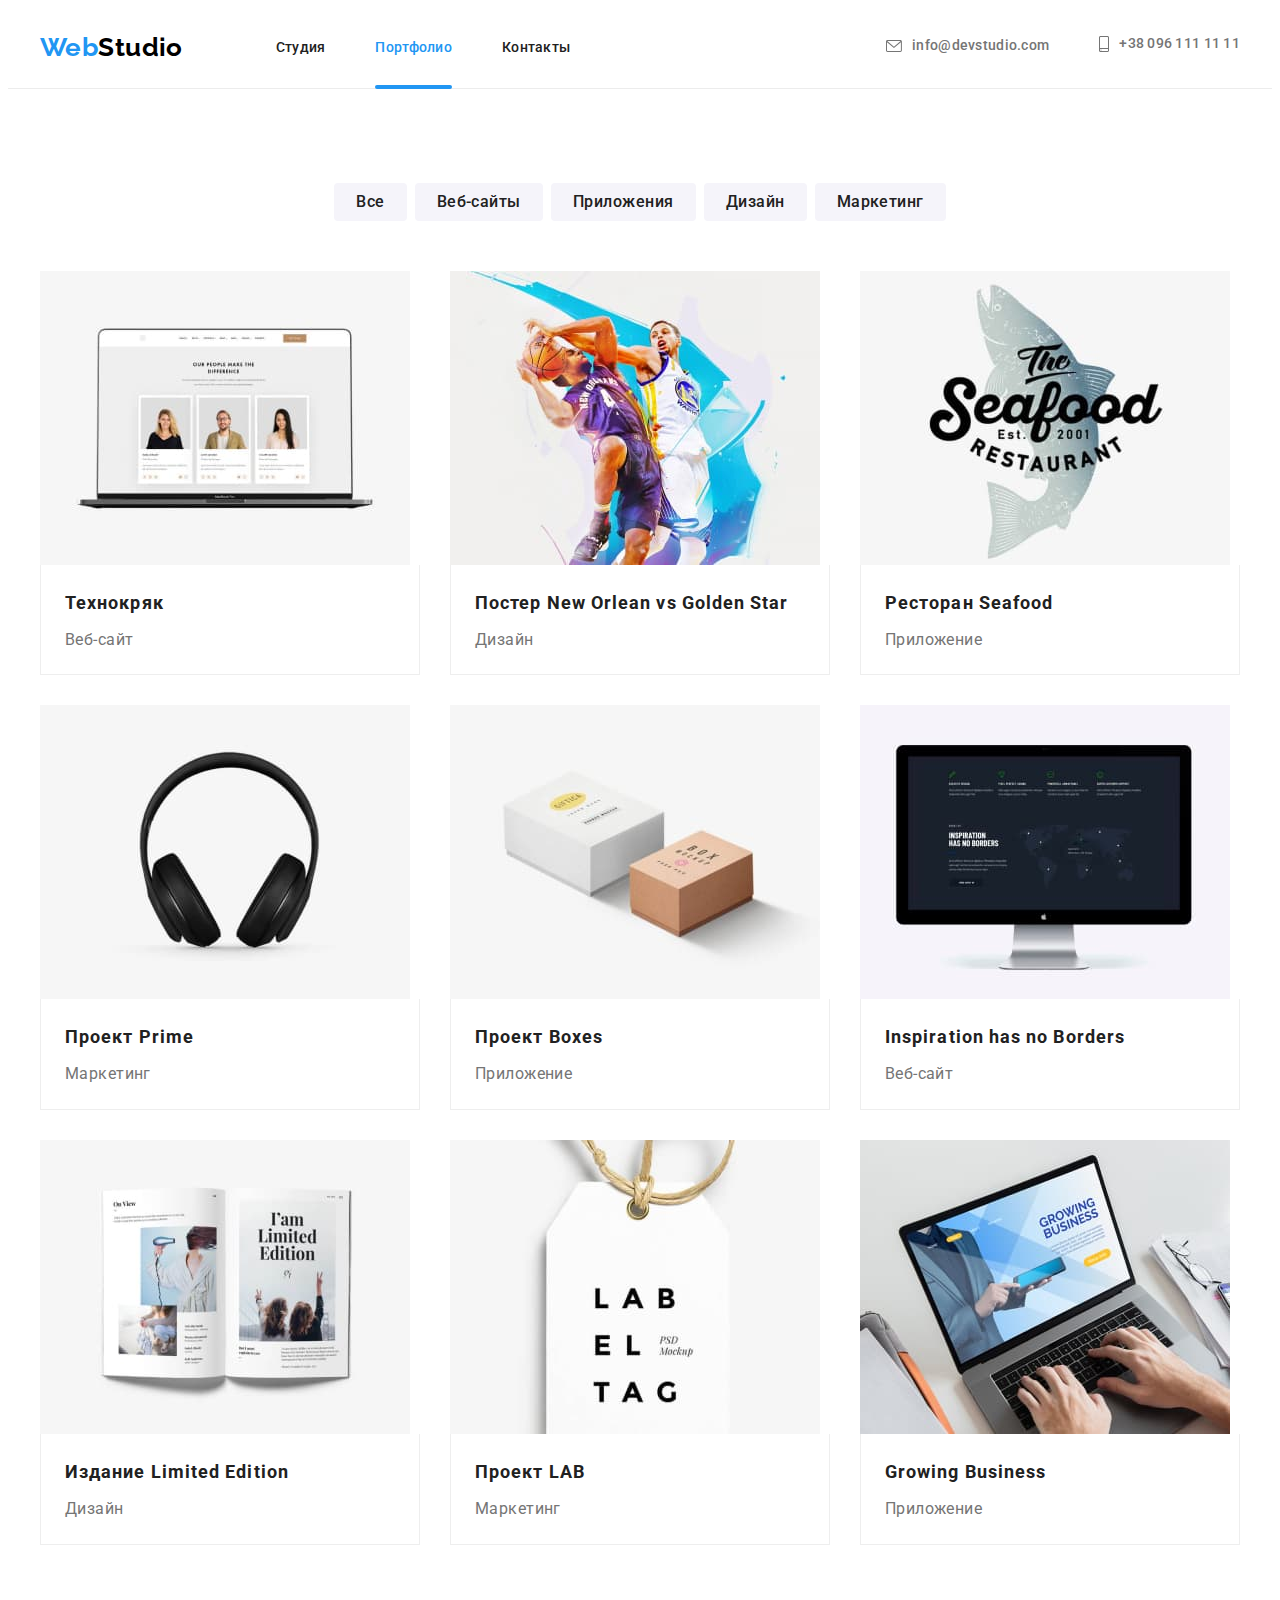
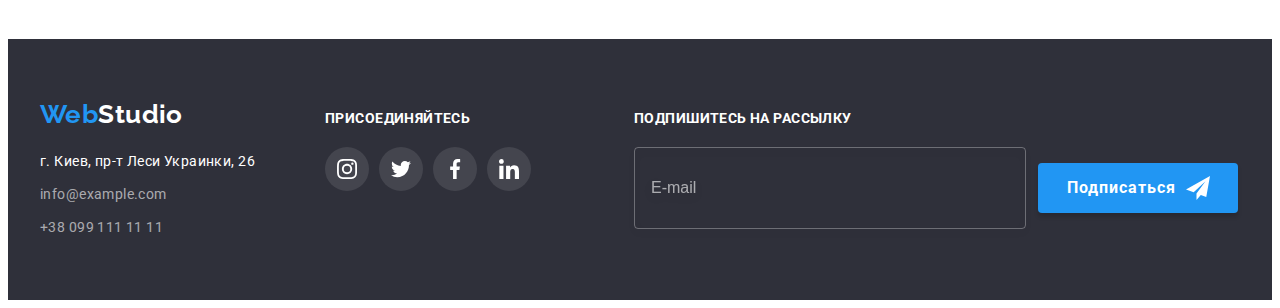
==== portfolio.html @ 39871c8f "Копирует файлы предыдущей работы" ====
<!DOCTYPE html>
<html lang="ru">
    <head>
        <meta charset="UTF-8">
        <meta http-equiv="X-UA-Compatible" content="IE=edge">
        <meta name="viewport" content="width=device-width, initial-scale=1.0">
        <title>Портфолио</title>
        <link rel="preconnect" href="https://fonts.gstatic.com">
        <link href="https://fonts.googleapis.com/css2?family=Raleway:wght@700&family=Roboto:wght@400;500;700;900&display=swap"
        rel="stylesheet">
        <link rel="stylesheet" href="https://cdnjs.cloudflare.com/ajax/libs/modern-normalize/1.0.0/modern-normalize.min.css"
        integrity="sha512-ISS7cAi1PEhQ8jnbJpJZMd29NlhNj4AWYyLOSp2CE/CsHxTCu+r+t0D2yoJudVrd0/8fTVPUVDzY5Tvli75u/g=="
        crossorigin="anonymous" />
        <link rel="stylesheet" href="./css/main.min.css" />
    </head>
    <body>
        <!-- Шапка сайта -->
        <header class="page-header">
            <div class="container page-header__container">
                <nav class="main-nav">
                     <a href="" lang="en" class="logo link">Web<span class="page-header__logo">Studio</span></a>
                    <ul class="site-nav list">
                        <li class="site-nav__item"><a href="./index.html" class="site-nav__link link">Студия</a></li>
                        <li class="site-nav__item"><a href="./portfolio.html" class="site-nav__link site-nav__link--active link">Портфолио</a></li>
                        <li class="site-nav__item"><a href="" class="site-nav__link link">Контакты</a></li>
                    </ul>
                </nav>
                <ul class="auth-nav list">
                    <li class="auth-nav__item"><a href="mailto:info@devstudio.com" class="auth-nav__link link">
                        <svg class="auth-nav__icon" width="16" height="12">
                            <use href="./images/icons.svg#envelope">
                            </use>
                        </svg>
                        info@devstudio.com</a></li>
                    <li class="auth-nav__item"><a href="tel:+380961111111" class="auth-nav__link link">
                        <svg class="auth-nav__icon" width="10" height="16">
                            <use href="./images/icons.svg#smartphone">
                            </use>
                        </svg>
                        +38 096 111 11 11</a></li>
                </ul>
            </div>
        </header>
        <main>
            <!-- Портфолио -->
            <section class="portfolio">
                <div class="container">
                    <h1 class="visually-hidden">Портфолио</h1>
                    <ul class="portfolio__filter-list list">
                        <li class="portfolio__filter-list-item"><button type="button" class="portfolio__button">Все</button></li>
                        <li class="portfolio__filter-list-item"><button type="button" class="portfolio__button">Веб-сайты</button></li>
                        <li class="portfolio__filter-list-item"><button type="button" class="portfolio__button">Приложения</button></li>
                        <li class="portfolio__filter-list-item"><button type="button" class="portfolio__button">Дизайн</button></li>
                        <li class="portfolio__filter-list-item"><button type="button" class="portfolio__button">Маркетинг</button></li>
                    </ul>
                    <ul class="grid list">
                        <li class="grid__item">
                            <article class="card">
                                <a class="card__link link" href="">
                                    <div class="card__thumb">
                                        <img src="./images/portfolio.jpg" alt="Технокряк" width="370" height="294">
                                        <div class="card__overlay">
                                            <p class="card__text">Технокряк это современная площадка распространения коронавируса. Компании используют эту платформу
                                            для цифрового
                                            шпионажа и атак на защищённые сервера конкурентов.</p>
                                        </div>
                                    </div>
                                    <div class="card__content">
                                        <h2 class="card__title">Технокряк</h2>
                                        <p class="card__type">Веб-сайт</p>
                                    </div>
                                </a>
                            </article>
                        </li>
                        <li class="grid__item">
                            <article class="card">
                                <a class="card__link link" href="">
                                    <div class="card__thumb">
                                        <img src="./images/portfolio1.jpg" alt="Постер New Orlean vs Golden Star" width="370" height="294">
                                        <div class="card__overlay">
                                            <p class="card__text">Технокряк это современная площадка распространения коронавируса. Компании используют эту платформу
                                                для цифрового
                                                шпионажа и атак на защищённые сервера конкурентов.</p>
                                        </div>
                                    </div>
                                    <div class="card__content">
                                        <h2 class="card__title">Постер <span lang="en">New Orlean vs Golden Star</span></h2>
                                        <p class="card__type">Дизайн</p>
                                    </div>
                                </a>
                            </article>
                        </li>
                        <li class="grid__item">
                            <article class="card">
                                <a class="card__link link" href="">
                                    <div class="card__thumb">
                                        <img src="./images/portfolio2.jpg" alt="Ресторан Seafood" width="370" height="294">
                                        <div class="card__overlay">
                                            <p class="card__text">Технокряк это современная площадка распространения коронавируса. Компании используют эту платформу
                                                для цифрового
                                                шпионажа и атак на защищённые сервера конкурентов.</p>
                                        </div>
                                    </div>
                                    <div class="card__content">
                                        <h2 class="card__title">Ресторан <span lang="en">Seafood</span></h2>
                                        <p class="card__type">Приложение</p>
                                    </div>
                                </a>
                            </article>
                        </li>
                        <li class="grid__item">
                            <article class="card">
                                <a class="card__link link" href="">
                                    <div class="card__thumb">
                                        <img src="./images/portfolio3.jpg" alt="Проект Prime" width="370" height="294">
                                        <div class="card__overlay">
                                            <p class="card__text">Технокряк это современная площадка распространения коронавируса. Компании используют эту платформу
                                                для цифрового
                                                шпионажа и атак на защищённые сервера конкурентов.</p>
                                        </div>
                                    </div>
                                    <div class="card__content">
                                        <h2 class="card__title">Проект <span lang="en">Prime</span></h2>
                                        <p class="card__type">Маркетинг</p>
                                    </div>
                                </a>
                            </article>
                        </li>
                        <li class="grid__item">
                            <article class="card">
                                <a class="card__link link" href="">
                                    <div class="card__thumb">
                                        <img src="./images/portfolio4.jpg" alt="Проект Boxes" width="370" height="294">
                                        <div class="card__overlay">
                                            <p class="card__text">Технокряк это современная площадка распространения коронавируса. Компании используют эту платформу
                                                для цифрового
                                                шпионажа и атак на защищённые сервера конкурентов.</p>
                                        </div>
                                    </div>
                                    <div class="card__content">
                                        <h2 class="card__title">Проект <span lang="en">Boxes</span></h2>
                                        <p class="card__type">Приложение</p>
                                    </div>
                                </a>
                            </article>
                        </li>
                        <li class="grid__item">
                            <article class="card">
                                <a class="card__link link" href="">
                                    <div class="card__thumb">
                                        <img src="./images/portfolio5.jpg" alt="Inspiration has no Borders" width="370" height="294">
                                        <div class="card__overlay">
                                            <p class="card__text">Технокряк это современная площадка распространения коронавируса. Компании используют эту платформу
                                                для цифрового
                                                шпионажа и атак на защищённые сервера конкурентов.</p>
                                        </div>
                                    </div>
                                    <div class="card__content">
                                        <h2 class="card__title" lang="en">Inspiration has no Borders</h2>
                                        <p class="card__type">Веб-сайт</p>
                                    </div>
                                </a>
                            </article>
                        </li>
                        <li class="grid__item">
                            <article class="card">
                                <a class="card__link link" href="">
                                    <div class="card__thumb">
                                        <img src="./images/portfolio6.jpg" alt="Издание Limited Edition" width="370" height="294">
                                        <div class="card__overlay">
                                            <p class="card__text">Технокряк это современная площадка распространения коронавируса. Компании используют эту платформу
                                                для цифрового
                                                шпионажа и атак на защищённые сервера конкурентов.</p>
                                        </div>
                                    </div>
                                    <div class="card__content">
                                        <h2 class="card__title">Издание <span lang="en">Limited Edition</span></h2>
                                        <p class="card__type">Дизайн</p>
                                    </div>
                                </a>
                            </article>
                        </li>
                        <li class="grid__item">
                            <article class="card">
                                <a class="card__link link" href="">
                                    <div class="card__thumb">
                                        <img src="./images/portfolio7.jpg" alt="Проект LAB" width="370" height="294">
                                        <div class="card__overlay">
                                            <p class="card__text">Технокряк это современная площадка распространения коронавируса. Компании используют эту платформу
                                                для цифрового
                                                шпионажа и атак на защищённые сервера конкурентов.</p>
                                        </div>
                                    </div>
                                    <div class="card__content">
                                        <h2 class="card__title">Проект <span lang="en">LAB</span></h2>
                                        <p class="card__type">Маркетинг</p>
                                    </div>
                                </a>
                            </article>
                        </li>
                        <li class="grid__item">
                            <article class="card">
                                <a class="card__link link" href="">
                                    <div class="card__thumb">
                                        <img src="./images/portfolio8.jpg" alt="Growing Business" width="370" height="294">
                                        <div class="card__overlay">
                                            <p class="card__text">Технокряк это современная площадка распространения коронавируса. Компании используют эту платформу
                                                для цифрового
                                                шпионажа и атак на защищённые сервера конкурентов.</p>
                                        </div>
                                    </div>
                                    <div class="card__content">
                                        <h2 class="card__title" lang="en">Growing Business</h2>
                                        <p class="card__type">Приложение</p>
                                    </div>
                                </a>
                            </article>
                        </li>
                    </ul>
                </div>
            </section>
        </main>
        <!-- Футер -->
        <footer class="page-footer">
            <div class="container page-footer__container">
                <div class="contacts">
                    <a href="" lang="en" class="contacts__logo logo link">Web<span class="page-footer__logo">Studio</span></a>
                    <address class="address">
                        <p class="address__location">г. Киев, пр-т Леси Украинки, 26</p>
                        <a href="mailto:info@example.com" class="address__item address__mail link">info@example.com</a>
                        <a href="tel:+380991111111" class="address__item link">+38 099 111 11 11</a>
                    </address>
                </div>
                <div class="join">
                    <h3 class="join__title page-footer__title">присоединяйтесь</h3>
                    <ul class="join__list list">
                        <li class="join__item"><a class="join__link link" href="">
                                <svg class="join__icon" width="20" height="20">
                                    <use href="./images/icons.svg#instagram">
                                    </use>
                                </svg>
                            </a>
                        </li>
                        <li class="join__item"><a class="join__link link" href="">
                                <svg class="join__icon" width="20" height="20">
                                    <use href="./images/icons.svg#twitter">
                                    </use>
                                </svg>
                            </a>
                        </li>
                        <li class="join__item"><a class="join__link link" href="">
                                <svg class="join__icon" width="20" height="20">
                                    <use href="./images/icons.svg#facebook">
                                    </use>
                                </svg>
                            </a>
                        </li>
                        <li class="join__item"><a class="join__link link" href="">
                                <svg class="join__icon" width="20" height="20">
                                    <use href="./images/icons.svg#linkedin">
                                    </use>
                                </svg>
                            </a>
                        </li>
                    </ul>
                </div>
                <form class="subscribe" action="#" method="POST">
                    <h3 class="subscribe__title page-footer__title">Подпишитесь на рассылку</h3>
                    <div class="subscribe__info">
                        <label class="subscribe__label">
                            <input class="subscribe__input" type="email" name="mail" placeholder="E-mail">
                        </label>
                        <button type="submit" class="subscribe__button">
                            <span class="subscribe__text">Подписаться</span>
                            <svg width="24" height="24">
                                <use href="./images/icons.svg#icon-send"></use>
                            </svg>
                        </button>
                    </div>
                </form>
            </div>
        </footer>
    </body>
</html>
---- css/main.min.css ----
.hero__button,.portfolio__button,.subscribe__button,.modal-form__button{display:inline-block;border-radius:4px;border:none;cursor:pointer;font-family:inherit;font-size:16px;text-align:center}.feature-list__icon,.worker-card__social-link,.clients-list__link,.portfolio__filter-list,.join__link,.modal__close-button,.modal-form__checkbox{display:flex;justify-content:center;align-items:center}.visually-hidden{position:absolute;width:1px;height:1px;margin:-1px;border:0;padding:0;white-space:nowrap;clip-path:inset(100%);clip:rect(0 0 0 0);overflow:hidden}body{color:#757575;background-color:#fff;font-family:"Roboto",sans-serif;letter-spacing:0.03em;font-size:14px;line-height:1.7}.link{text-decoration:none}.list{list-style:none}h1,h2,h3,p{margin-top:0;margin-bottom:0}ul{margin-top:0;margin-bottom:0;padding-left:0}img{display:block;max-width:100%}.container{margin-left:auto;margin-right:auto;padding-left:15px;padding-right:15px}@media screen and (min-width: 480px){.container{width:480px}}@media screen and (min-width: 768px){.container{width:768px}}@media screen and (min-width: 1200px){.container{width:1200px}}.title{font-weight:700;font-size:36px;line-height:1.16;text-align:center;margin-bottom:50px;color:#212121}.logo{color:#2196f3;font-family:"Raleway",sans-serif;font-weight:700;font-size:26px;line-height:1.2}.page-header__logo{color:#000}.contacts__logo{display:flex;margin-bottom:20px}.page-footer__logo{color:#fff}.page-header{border-bottom:1px solid #ececec}.page-header__container,.main-nav{display:flex;align-items:center}.site-nav{display:flex;margin-left:93px}.site-nav__item{line-height:1.14}.site-nav__item:not(:last-child){margin-right:50px}.site-nav__link{display:block;padding-top:32px;padding-bottom:32px;color:#212121;font-weight:500;letter-spacing:0.02em;transition:color 250ms cubic-bezier(0.4, 0, 0.2, 1)}.site-nav__link:hover,.site-nav__link:focus{color:#2196f3}.site-nav__link--active{position:relative;color:#2196f3}.site-nav__link--active::after{position:absolute;left:0;bottom:-1px;display:block;content:'';width:100%;height:4px;background-color:#2196f3;border-radius:2px}.auth-nav{display:flex;margin-left:auto}.auth-nav__item:not(:last-child){margin-right:50px}.auth-nav__link{display:inline-flex;align-items:center;color:inherit;font-weight:500;line-height:1.14;letter-spacing:0.02em;transition:color 250ms cubic-bezier(0.4, 0, 0.2, 1)}.auth-nav__link:hover,.auth-nav__link:focus{color:#2196f3}.auth-nav__icon{fill:currentColor;margin-right:10px;transition:fill 250ms cubic-bezier(0.4, 0, 0.2, 1)}.auth-nav__link:hover .auth-nav__icon,.auth-nav__link:focus .auth-nav__icon{fill:#2196f3}.hero{max-width:1600px;height:600px;padding-top:200px;padding-bottom:200px;margin:0 auto;background-image:linear-gradient(rgba(47,48,58,0.4), rgba(47,48,58,0.4)),url(../images/hero.jpg);background-position:center;background-repeat:no-repeat;background-size:cover;background-color:#c4c4c4;text-align:center}.hero__title{width:696px;margin:0 auto;margin-top:0;margin-bottom:30px;color:#fff;font-weight:900;font-size:44px;line-height:1.36;letter-spacing:0.06em;text-transform:uppercase}.hero__button{padding:10px 32px;color:#fff;background-color:#2196f3;font-weight:700;line-height:1.9;letter-spacing:0.06em;transition:background-color 250ms cubic-bezier(0.4, 0, 0.2, 1),box-shadow 250ms cubic-bezier(0.4, 0, 0.2, 1)}.hero__button:hover,.hero__button:focus{background-color:#188ce8;box-shadow:0px 4px 4px rgba(0,0,0,0.15)}.feature-section{padding-top:60px;padding-bottom:60px}@media screen and (min-width: 1200px){.feature-section{padding-top:94px;padding-bottom:47px}}@media screen and (min-width: 768px) and (max-width: 1199px){.feature-list{display:flex;flex-wrap:wrap;margin:-15px}}@media screen and (min-width: 1200px){.feature-list{display:flex}}@media screen and (max-width: 767px){.feature-list__item:not(:last-child){margin-bottom:30px}}@media screen and (min-width: 768px) and (max-width: 1199px){.feature-list__item{width:calc((100% - 4 * 15px) / 2);margin:15px}}@media screen and (min-width: 1200px){.feature-list__item{width:270px}.feature-list__item:not(:last-child){margin-right:30px}}.feature-list__icon{height:120px;background-color:#f5f4fa;border-radius:4px;margin-bottom:30px}.feature-list__title{margin-bottom:10px;font-weight:700;font-size:14px;line-height:1.14;text-transform:uppercase;color:#212121}@media screen and (max-width: 767px){.feature-list__title{text-align:center}}.occupation-section{padding-top:47px;padding-bottom:94px}@media screen and (max-width: 1199px){.occupation-section{display:none}}.works-list{display:flex;align-items:center;margin-left:-30px;margin-top:-30px}.works-list__item{position:relative;flex-basis:calc(100% / 3 - 30px);margin-left:30px;margin-top:30px}.works-list__title{position:absolute;bottom:0;left:0;width:100%;padding-top:27px;padding-bottom:27px;font-size:14px;line-height:1.14;text-align:center;text-transform:uppercase;color:#fff;background:rgba(47,48,58,0.8)}.team-section{padding-top:60px;padding-bottom:60px;text-align:center;background-color:#f5f4fa}@media screen and (min-width: 1200px){.team-section{padding-top:94px;padding-bottom:94px}}@media screen and (max-width: 1199px){.team-section__title{margin-bottom:30px;font-size:28px;line-height:1.17}}@media screen and (min-width: 768px){.workers-list{display:flex;flex-wrap:wrap}}@media screen and (min-width: 768px) and (max-width: 1199px){.workers-list{margin:-15px}}.worker-card{background-color:#fff;box-shadow:0px 1px 3px rgba(0,0,0,0.12),0px 1px 1px rgba(0,0,0,0.14),0px 2px 1px rgba(0,0,0,0.2);border-radius:0px 0px 4px 4px}@media screen and (max-width: 767px){.worker-card:not(:last-child){margin-bottom:30px}}@media screen and (min-width: 768px) and (max-width: 1199px){.worker-card{width:calc((100% - 4 * 15px) / 2);margin:15px}}@media screen and (min-width: 1200px){.worker-card:not(:last-child){margin-right:30px}}.worker-card__photo{width:450px;height:460px}@media screen and (min-width: 768px){.worker-card__photo{width:354px;height:374px}}@media screen and (min-width: 1200px){.worker-card__photo{width:270px;height:260px}}.worker-card__info{padding:30px 122px 24px}@media screen and (min-width: 768px) and (max-width: 1199px){.worker-card__info{padding:30px 74px 24px}}@media screen and (min-width: 1200px){.worker-card__info{padding:30px 32px}}.worker-card__name{margin-bottom:10px;font-weight:500;font-size:16px;line-height:1.18;color:#212121}.worker-card__position{font-size:16px;line-height:1.18;margin-bottom:16px}.worker-card__social-list{display:flex}.worker-card__social-list-item:not(:last-child){margin-right:10px}.worker-card__social-link{width:44px;height:44px;border-radius:50%;transition:background-color 250ms cubic-bezier(0.4, 0, 0.2, 1)}.worker-card__social-link:hover,.worker-card__social-link:focus{border-radius:50%;background-color:#2196f3}.worker-card__social-link-icon{fill:#afb1b8;transition:fill 250ms cubic-bezier(0.4, 0, 0.2, 1)}.worker-card__social-link:hover .worker-card__social-link-icon,.worker-card__social-link:focus .worker-card__social-link-icon{fill:#fff}.clients{padding-top:60px;padding-bottom:60px}@media screen and (min-width: 1200px){.clients{padding-top:94px;padding-bottom:94px}}@media screen and (max-width: 1199px){.clients__title{margin-bottom:30px;font-size:28px;line-height:1.17}}.clients-list{display:flex}@media screen and (max-width: 1199px){.clients-list{flex-wrap:wrap;margin:-15px}}@media screen and (min-width: 480px) and (max-width: 767px){.clients-list__item{width:calc((100% - 4 * 15px) / 2);margin:15px}}@media screen and (min-width: 768px) and (max-width: 1199px){.clients-list__item{width:calc((100% - 6 * 15px) / 3);margin:15px}}@media screen and (min-width: 1200px){.clients-list__item:not(:last-child){margin-right:30px}}.clients-list__link{border:1px solid #afb1b8;height:92px;border-radius:4px;transition:border 250ms cubic-bezier(0.4, 0, 0.2, 1)}@media screen and (min-width: 1200px){.clients-list__link{width:170px}}.clients-list__link:hover,.clients-list__link:focus{border:1px solid #2196f3}.clients-list__icon{fill:#afb1b8;transition:fill 250ms cubic-bezier(0.4, 0, 0.2, 1)}.clients-list__link:hover .clients-list__icon,.clients-list__link:focus .clients-list__icon{fill:#2196f3}.portfolio{padding-top:94px;padding-bottom:94px}.portfolio__filter-list{margin-bottom:50px;margin-top:0}.portfolio__filter-list-item:not(:last-child){margin-right:8px}.portfolio__button{padding:6px 22px;color:#212121;background-color:#f5f4fa;font-weight:500;line-height:1.6;letter-spacing:0.03em;transition:color 250ms cubic-bezier(0.4, 0, 0.2, 1),background-color 250ms cubic-bezier(0.4, 0, 0.2, 1),box-shadow 250ms cubic-bezier(0.4, 0, 0.2, 1)}.portfolio__button:hover,.portfolio__button:focus{color:#fff;background-color:#2196f3;box-shadow:0px 3px 1px rgba(0,0,0,0.1),0px 1px 2px rgba(0,0,0,0.08),0px 2px 2px rgba(0,0,0,0.12)}.grid{display:flex;flex-wrap:wrap;margin-left:calc(-1 * 30px);margin-top:calc(-1 * 30px)}.grid__item{flex-basis:calc(100% / 3 - 30px);margin-left:30px;margin-top:30px;transition:box-shadow 250ms cubic-bezier(0.4, 0, 0.2, 1)}.grid__item:hover,.grid__item:focus{box-shadow:0px 1px 1px rgba(0,0,0,0.12),0px 4px 4px rgba(0,0,0,0.06),1px 4px 6px rgba(0,0,0,0.16)}.card__link{color:#757575}.card__thumb{position:relative;overflow:hidden}.card__overlay{position:absolute;left:0;bottom:0;width:100%;height:100%;background:rgba(33,150,243,0.9);transform:translateY(100%);transition:transform 250ms cubic-bezier(0.4, 0, 0.2, 1)}.card__link:hover .card__overlay,.card__link:focus .card__overlay{transform:translateY(0)}.card__text{padding:63px 24px;font-size:18px;line-height:1.5;color:#fff}.card__content{border:1px solid #eee;padding:20px 24px;border-top:none}.card__title{margin-bottom:4px;font-weight:700;font-size:18px;line-height:2;letter-spacing:0.06em;color:#212121}.card__type{font-size:16px;line-height:1.87}.page-footer{padding-top:60px;padding-bottom:60px;background-color:#2f303a}.page-footer__container{display:flex;align-items:baseline}.contacts{margin-right:70px}.address{display:flex;flex-direction:column;font-style:normal}.address__location{margin-bottom:9px;color:#fff;font-style:normal}.address__mail{margin-bottom:9px}.address__item{color:rgba(255,255,255,0.6);font-style:normal;transition:color 250ms cubic-bezier(0.4, 0, 0.2, 1)}.address__item:hover,.address__item:focus{color:#2196f3}.join{margin-right:93px}.page-footer__title{margin-bottom:20px;font-size:14px;line-height:1.14;text-transform:uppercase;color:#fff}.join__list{display:flex}.join__item{margin-right:10px}.join__link{width:44px;height:44px;background:rgba(255,255,255,0.1);border-radius:50%;transition:background-color 250ms cubic-bezier(0.4, 0, 0.2, 1)}.join__link:hover,.join__link:focus{border-radius:50%;background-color:#2196f3}.join__icon{fill:#fff}.subscribe{padding-top:12px}.subscribe__info{display:flex;align-items:center}.subscribe__input{border:1px solid rgba(255,255,255,0.3);width:358px;height:50px;margin-right:12px;padding:15px 16px;font-size:16px;line-height:1.25;background:transparent;color:rgba(255,255,255,0.6);filter:drop-shadow(0px 4px 4px rgba(0,0,0,0.15));border-radius:4px}.subscribe__input::placeholder{font-size:16px;color:rgba(255,255,255,0.6)}.subscribe__button{display:flex;align-items:center;padding:10px 28px 10px 29px;background-color:#2196f3;box-shadow:0px 4px 4px rgba(0,0,0,0.15);transition:background-color 250ms cubic-bezier(0.4, 0, 0.2, 1)}.subscribe__button:hover,.subscribe__button:focus{background-color:#188ce8}.subscribe__text{font-weight:700;line-height:1.9;letter-spacing:0.06em;margin-right:10px;color:#fff}.backdrop{position:fixed;left:0;top:0;opacity:1;transition:opacity 250ms cubic-bezier(0.4, 0, 0.2, 1),visibility 250ms cubic-bezier(0.4, 0, 0.2, 1);width:100vw;height:100vh;z-index:100;background-color:rgba(0,0,0,0.2)}.backdrop.is-hidden{visibility:hidden;opacity:0;pointer-events:none}.modal{position:absolute;top:50%;left:50%;opacity:1;transform:translate(-50%, -50%) scale(1);transition:transform 250ms cubic-bezier(0.4, 0, 0.2, 1),opacity 250ms cubic-bezier(0.4, 0, 0.2, 1);width:528px;height:581px;padding:40px;background:#fff;box-shadow:0px 1px 3px rgba(0,0,0,0.12),0px 1px 1px rgba(0,0,0,0.14),0px 2px 1px rgba(0,0,0,0.2);border-radius:4px}.backdrop.is-hidden .modal{opacity:0;transform:translate(-50%, -50%) scale(1.5)}.modal__close-button{border:1px solid rgba(0,0,0,0.1);position:absolute;top:8px;right:8px;cursor:pointer;width:30px;height:30px;padding:0;background-color:#fff;border-radius:50%}.modal__close-icon{fill:currentColor;transition:fill 250ms cubic-bezier(0.4, 0, 0.2, 1)}.modal__close-button:hover .modal__close-icon,.modal__close-button:focus .modal__close-icon{fill:#2196f3}.modal-form{display:flex;flex-direction:column;width:448px}.modal-form__title{font-size:20px;line-height:1.15;text-align:center;color:#212121;margin-bottom:12px}.modal-form__field{margin-bottom:10px}.modal-form__label{display:block;margin-bottom:4px;font-size:12px;line-height:1.17;letter-spacing:0.01em}.modal-form__items{position:relative}.modal-form__input{border:1px solid rgba(33,33,33,0.2);width:100%;padding:11px 12px 11px 42px;transition:border 250ms cubic-bezier(0.4, 0, 0.2, 1);border-radius:4px}.modal-form__field:focus-within .modal-form__input{outline:#2196f3;border:1px solid #2196f3}.modal-form__icon{position:absolute;left:12px;top:50%;transform:translateY(-50%);fill:#212121;transition:fill 250ms cubic-bezier(0.4, 0, 0.2, 1)}.modal-form__field:focus-within .modal-form__icon{fill:#2196f3}.modal-form__comment{margin-bottom:20px}.modal-form__textarea{border:1px solid rgba(33,33,33,0.2);width:100%;height:120px;resize:none;padding:12px 16px;border-radius:4px;transition:border 250ms cubic-bezier(0.4, 0, 0.2, 1)}.modal-form__textarea::placeholder{font-size:12px;line-height:1.17;letter-spacing:0.01em;color:rgba(117,117,117,0.5)}.modal-form__comment:focus-within>.modal-form__textarea{outline:#2196f3;border:1px solid #2196f3}.modal-form__checkbox{margin-bottom:30px}.modal-form__checkbox-input{position:absolute;width:1px;height:1px;margin:-1px;border:0;padding:0;clip:rect(0 0 0 0);overflow:hidden}.modal-form__checkbox-icon{width:16px;height:15px;border:2px solid #212121;border-radius:2px;margin-right:7px}.modal-form__checkbox-input:checked+.modal-form__checkbox-icon{background-image:url(../images/icon-check.svg);background-size:contain;background-origin:border-box;border-color:#2196f3;background-color:#2196f3}.modal-form__checkbox-input:focus+.modal-form__checkbox-icon{border-color:#2196f3}.modal-form__policy-link{color:#2196f3}.modal-form__button{padding:10px 55px 10px 56px;margin:0 auto;color:#fff;background-color:#2196f3;box-shadow:0px 4px 4px rgba(0,0,0,0.15);transition:background-color 250ms cubic-bezier(0.4, 0, 0.2, 1);font-weight:700;line-height:1.88;letter-spacing:0.06em}.modal-form__button:hover,.modal-form__button:focus{background-color:#188ce8}
/*# sourceMappingURL=main.min.css.map */
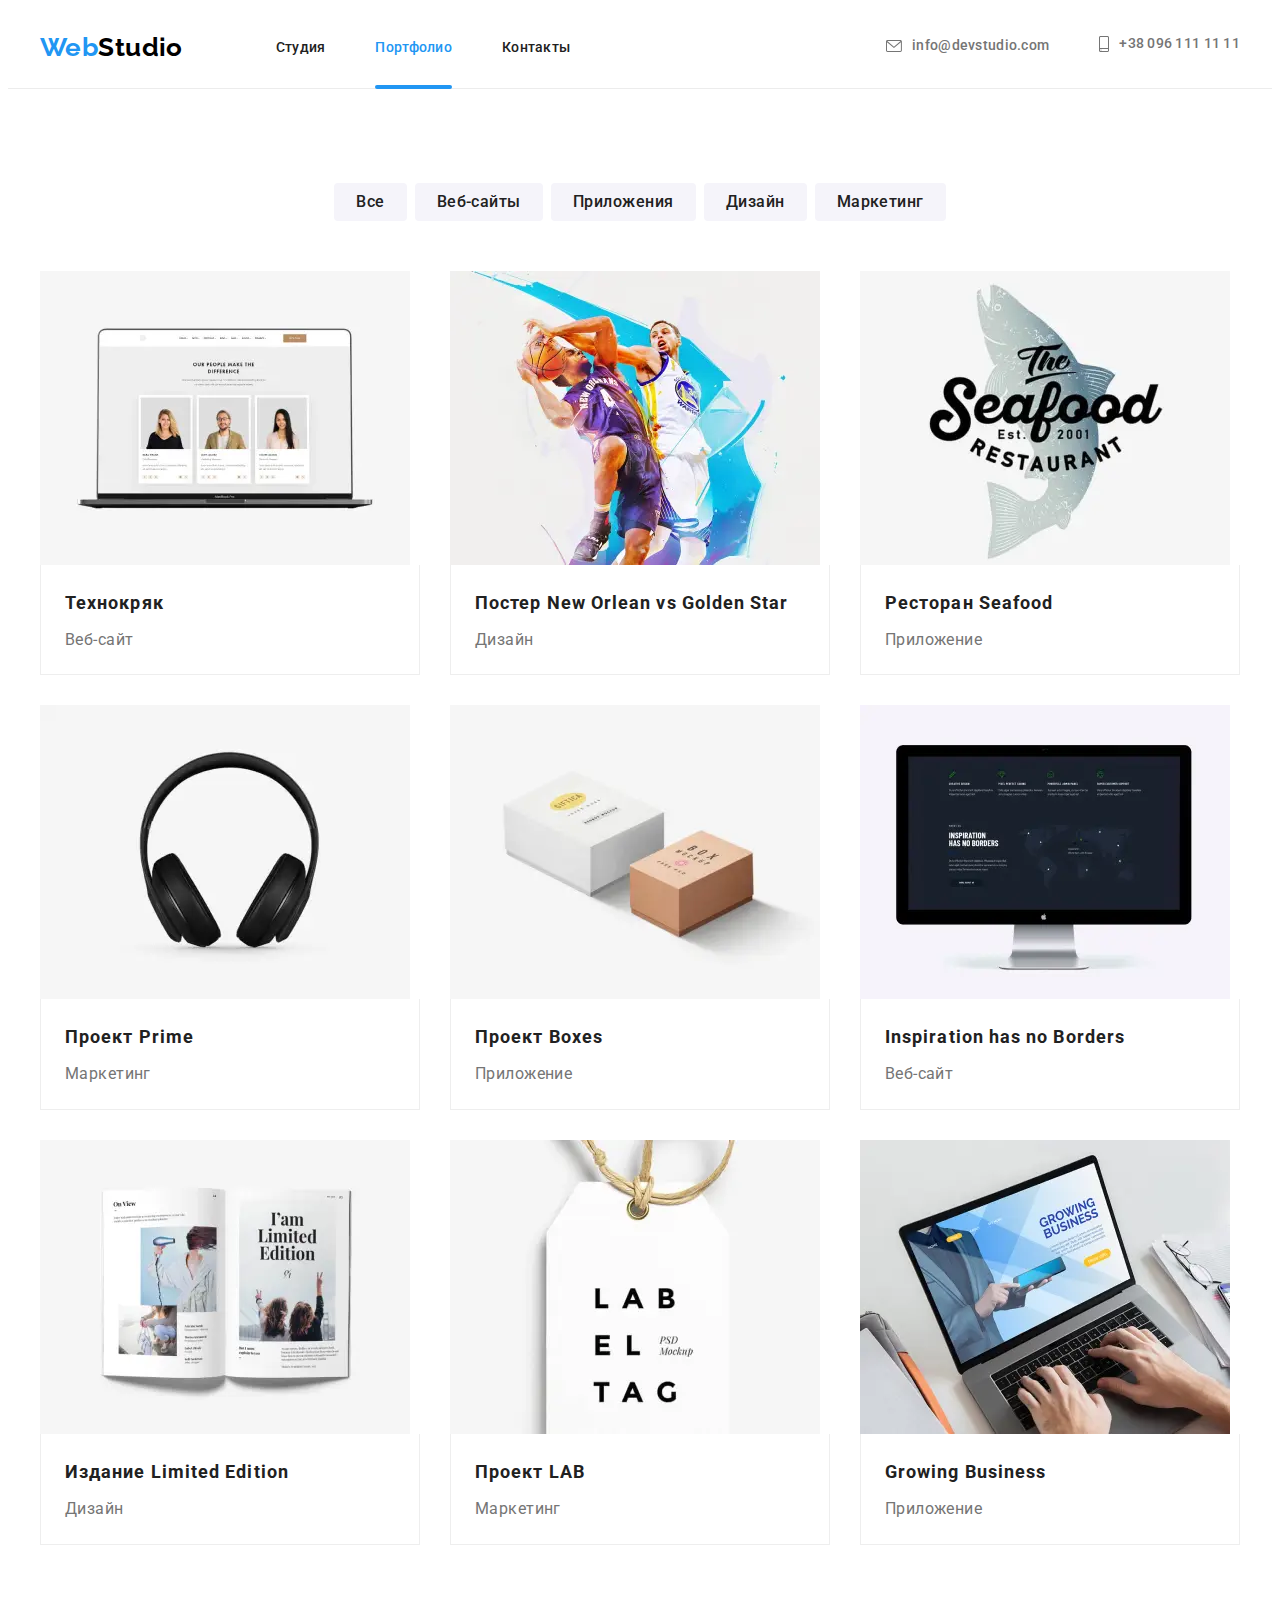
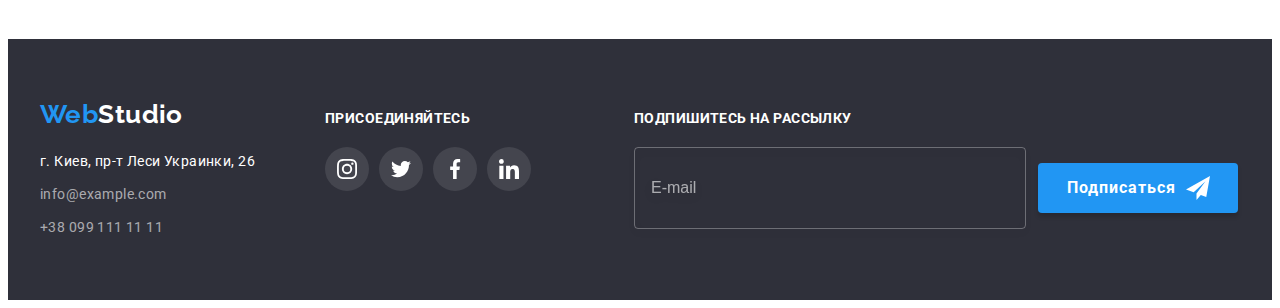
==== commit e5ff849a: "Отзывчивые контентные изображения" ====
--- a/portfolio.html
+++ b/portfolio.html
@@ -17,28 +17,75 @@
         <!-- Шапка сайта -->
         <header class="page-header">
             <div class="container page-header__container">
-                <nav class="main-nav">
-                     <a href="" lang="en" class="logo link">Web<span class="page-header__logo">Studio</span></a>
+                <div class="main-nav">
+                    <a href="" lang="en" class="logo link">Web<span class="page-header__logo">Studio</span></a>
+                    <button type="button" class="menu-button" data-menu-button>
+                        <svg class="burger-icon" width="40" height="40" aria-label="Переключатель мобильного меню">
+                            <use class="icon-menu" href="./images/icons.svg#menu"></use>
+                        </svg>
+                    </button>
                     <ul class="site-nav list">
-                        <li class="site-nav__item"><a href="./index.html" class="site-nav__link link">Студия</a></li>
+                        <li class="site-nav__item"><a href="./index.html"
+                                class="site-nav__link link">Студия</a></li>
                         <li class="site-nav__item"><a href="./portfolio.html" class="site-nav__link site-nav__link--active link">Портфолио</a></li>
                         <li class="site-nav__item"><a href="" class="site-nav__link link">Контакты</a></li>
                     </ul>
-                </nav>
+                </div>
                 <ul class="auth-nav list">
-                    <li class="auth-nav__item"><a href="mailto:info@devstudio.com" class="auth-nav__link link">
-                        <svg class="auth-nav__icon" width="16" height="12">
-                            <use href="./images/icons.svg#envelope">
-                            </use>
+                    <li class="auth-nav__item">
+                        <a href="mailto:info@devstudio.com" class="auth-nav__link link">
+                            <svg class="auth-nav__icon auth-nav__icon--envelope" width="16" height="12">
+                                <use href="./images/icons.svg#envelope">
+                                </use>
+                            </svg>
+                            info@devstudio.com</a>
+                    </li>
+                    <li class="auth-nav__item"><a href="tel:+380961111111" class="auth-nav__link link">
+                            <svg class="auth-nav__icon auth-nav__icon--smartphone" width="10" height="16">
+                                <use href="./images/icons.svg#smartphone">
+                                </use>
+                            </svg>
+                            +38 096 111 11 11</a>
+                    </li>
+                </ul>
+            </div>
+            <div class="mobile-menu" data-menu>
+                <div class="container mobile-menu__container">
+                    <button type="button" class="mobile-menu__close-button" data-menu-close>
+                        <svg class="mobile-menu__close-icon" width="40" height="40" aria-label="Переключатель мобильного меню">
+                            <use class="icon-cross" href="./images/icons.svg#cross"></use>
                         </svg>
-                        info@devstudio.com</a></li>
-                    <li class="auth-nav__item"><a href="tel:+380961111111" class="auth-nav__link link">
-                        <svg class="auth-nav__icon" width="10" height="16">
-                            <use href="./images/icons.svg#smartphone">
-                            </use>
-                        </svg>
-                        +38 096 111 11 11</a></li>
-                </ul>
+                    </button>
+                    <ul class="menu-list list">
+                        <li class="menu-list__item"><a href="./index.html"
+                                class="menu-list__link link">Студия</a></li>
+                        <li class="menu-list__item"><a href="./portfolio.html" class="menu-list__link menu-list__link--active link">Портфолио</a></li>
+                        <li class="menu-list__item"><a href="" class="menu-list__link link">Контакты</a></li>
+                    </ul>
+                    <ul class="menu-contacts-list list">
+                        <li class="menu-contacts-list__item">
+                            <a href="tel:+380961111111"
+                                class="menu-contacts-list__link menu-contacts-list__link--accent link">+38 096 111 11 11</a>
+                        </li>
+                        <li class="menu-contacts-list__item">
+                            <a href="mailto:info@devstudio.com" class="menu-contacts-list__link link">info@devstudio.com</a>
+                        </li>
+                    </ul>
+                    <ul class="menu-social-list list">
+                        <li class="menu-social-list__item">
+                            <a href="" class="menu-social-list__link link">Instagram</a>
+                        </li>
+                        <li class="menu-social-list__item">
+                            <a href="" class="menu-social-list__link link">Twitter</a>
+                        </li>
+                        <li class="menu-social-list__item">
+                            <a href="" class="menu-social-list__link link">Facebook</a>
+                        </li>
+                        <li class="menu-social-list__item">
+                            <a href="" class="menu-social-list__link link">LinkedIn</a>
+                        </li>
+                    </ul>
+                </div>
             </div>
         </header>
         <main>
@@ -58,14 +105,30 @@
                             <article class="card">
                                 <a class="card__link link" href="">
                                     <div class="card__thumb">
-                                        <img src="./images/portfolio.jpg" alt="Технокряк" width="370" height="294">
+                                        <picture>
+                                            <source srcset="./images/portfolio1/portfolio1-desktop.webp 1x, ./images/portfolio1/portfolio1-desktop@2x.webp 2x"
+                                                media="(min-width: 1200px)" type="image/webp">
+                                            <source srcset="./images/portfolio1/portfolio1-desktop.jpg 1x, ./images/portfolio1/portfolio1-desktop@2x.jpg 2x"
+                                                media="(min-width: 1200px)">
+                                        
+                                            <source srcset="./images/portfolio1/portfolio1-tablet.webp 1x, ./images/portfolio1/portfolio1-tablet@2x.webp 2x"
+                                                media="(min-width: 768px)" type="image/webp">
+                                            <source srcset="./images/portfolio1/portfolio1-tablet.jpg 1x, ./images/portfolio1/portfolio1-tablet@2x.jpg 2x"
+                                                media="(min-width: 768px)">
+                                        
+                                            <source srcset="./images/portfolio1/portfolio1-mobile.webp 1x, ./images/portfolio1/portfolio1-mobile@2x.webp 2x"
+                                                media="(max-width: 767px)" type="image/webp">
+                                            <source srcset="./images/portfolio1/portfolio1-mobile.jpg 1x, ./images/portfolio1/portfolio1-mobile@2x.jpg 2x"
+                                                media="(max-width: 767px)">
+                                            <img class="worker-card__photo" src="./images/portfolio1/portfolio1-desktop.jpg" alt="Технокряк">
+                                        </picture>
                                         <div class="card__overlay">
                                             <p class="card__text">Технокряк это современная площадка распространения коронавируса. Компании используют эту платформу
                                             для цифрового
                                             шпионажа и атак на защищённые сервера конкурентов.</p>
                                         </div>
                                     </div>
-                                    <div class="card__content">
+                                    <div class="card__content card__content--first">
                                         <h2 class="card__title">Технокряк</h2>
                                         <p class="card__type">Веб-сайт</p>
                                     </div>
@@ -76,7 +139,23 @@
                             <article class="card">
                                 <a class="card__link link" href="">
                                     <div class="card__thumb">
-                                        <img src="./images/portfolio1.jpg" alt="Постер New Orlean vs Golden Star" width="370" height="294">
+                                        <picture>
+                                            <source srcset="./images/portfolio2/portfolio2-desktop.webp 1x, ./images/portfolio2/portfolio2-desktop@2x.webp 2x"
+                                                media="(min-width: 1200px)" type="image/webp">
+                                            <source srcset="./images/portfolio2/portfolio2-desktop.jpg 1x, ./images/portfolio2/portfolio2-desktop@2x.jpg 2x"
+                                                media="(min-width: 1200px)">
+                                        
+                                            <source srcset="./images/portfolio2/portfolio2-tablet.webp 1x, ./images/portfolio2/portfolio2-tablet@2x.webp 2x"
+                                                media="(min-width: 768px)" type="image/webp">
+                                            <source srcset="./images/portfolio2/portfolio2-tablet.jpg 1x, ./images/portfolio2/portfolio2-tablet@2x.jpg 2x"
+                                                media="(min-width: 768px)">
+                                        
+                                            <source srcset="./images/portfolio2/portfolio2-mobile.webp 1x, ./images/portfolio2/portfolio2-mobile@2x.webp 2x"
+                                                media="(max-width: 767px)" type="image/webp">
+                                            <source srcset="./images/portfolio2/portfolio2-mobile.jpg 1x, ./images/portfolio2/portfolio2-mobile@2x.jpg 2x"
+                                                media="(max-width: 767px)">
+                                            <img class="worker-card__photo" src="./images/portfolio2/portfolio2-desktop.jpg" alt="Технокряк">
+                                        </picture>
                                         <div class="card__overlay">
                                             <p class="card__text">Технокряк это современная площадка распространения коронавируса. Компании используют эту платформу
                                                 для цифрового
@@ -94,7 +173,23 @@
                             <article class="card">
                                 <a class="card__link link" href="">
                                     <div class="card__thumb">
-                                        <img src="./images/portfolio2.jpg" alt="Ресторан Seafood" width="370" height="294">
+                                        <picture>
+                                            <source srcset="./images/portfolio3/portfolio3-desktop.webp 1x, ./images/portfolio3/portfolio3-desktop@2x.webp 2x"
+                                                media="(min-width: 1200px)" type="image/webp">
+                                            <source srcset="./images/portfolio3/portfolio3-desktop.jpg 1x, ./images/portfolio3/portfolio3-desktop@2x.jpg 2x"
+                                                media="(min-width: 1200px)">
+                                        
+                                            <source srcset="./images/portfolio3/portfolio3-tablet.webp 1x, ./images/portfolio3/portfolio3-tablet@2x.webp 2x"
+                                                media="(min-width: 768px)" type="image/webp">
+                                            <source srcset="./images/portfolio3/portfolio3-tablet.jpg 1x, ./images/portfolio3/portfolio3-tablet@2x.jpg 2x"
+                                                media="(min-width: 768px)">
+                                        
+                                            <source srcset="./images/portfolio3/portfolio3-mobile.webp 1x, ./images/portfolio3/portfolio3-mobile@2x.webp 2x"
+                                                media="(max-width: 767px)" type="image/webp">
+                                            <source srcset="./images/portfolio3/portfolio3-mobile.jpg 1x, ./images/portfolio3/portfolio3-mobile@2x.jpg 2x"
+                                                media="(max-width: 767px)">
+                                            <img class="worker-card__photo" src="./images/portfolio3/portfolio3-desktop.jpg" alt="Технокряк">
+                                        </picture>
                                         <div class="card__overlay">
                                             <p class="card__text">Технокряк это современная площадка распространения коронавируса. Компании используют эту платформу
                                                 для цифрового
@@ -112,7 +207,23 @@
                             <article class="card">
                                 <a class="card__link link" href="">
                                     <div class="card__thumb">
-                                        <img src="./images/portfolio3.jpg" alt="Проект Prime" width="370" height="294">
+                                        <picture>
+                                            <source srcset="./images/portfolio4/portfolio4-desktop.webp 1x, ./images/portfolio4/portfolio4-desktop@2x.webp 2x"
+                                                media="(min-width: 1200px)" type="image/webp">
+                                            <source srcset="./images/portfolio1/portfolio1-desktop.jpg 1x, ./images/portfolio4/portfolio4-desktop@2x.jpg 2x"
+                                                media="(min-width: 1200px)">
+                                        
+                                            <source srcset="./images/portfolio4/portfolio4-tablet.webp 1x, ./images/portfolio4/portfolio4-tablet@2x.webp 2x"
+                                                media="(min-width: 768px)" type="image/webp">
+                                            <source srcset="./images/portfolio4/portfolio4-tablet.jpg 1x, ./images/portfolio4/portfolio4-tablet@2x.jpg 2x"
+                                                media="(min-width: 768px)">
+                                        
+                                            <source srcset="./images/portfolio4/portfolio4-mobile.webp 1x, ./images/portfolio4/portfolio4-mobile@2x.webp 2x"
+                                                media="(max-width: 767px)" type="image/webp">
+                                            <source srcset="./images/portfolio4/portfolio4-mobile.jpg 1x, ./images/portfolio4/portfolio4-mobile@2x.jpg 2x"
+                                                media="(max-width: 767px)">
+                                            <img class="worker-card__photo" src="./images/portfolio4/portfolio4-desktop.jpg" alt="Технокряк">
+                                        </picture>
                                         <div class="card__overlay">
                                             <p class="card__text">Технокряк это современная площадка распространения коронавируса. Компании используют эту платформу
                                                 для цифрового
@@ -130,7 +241,23 @@
                             <article class="card">
                                 <a class="card__link link" href="">
                                     <div class="card__thumb">
-                                        <img src="./images/portfolio4.jpg" alt="Проект Boxes" width="370" height="294">
+                                        <picture>
+                                            <source srcset="./images/portfolio5/portfolio5-desktop.webp 1x, ./images/portfolio5/portfolio5-desktop@2x.webp 2x"
+                                                media="(min-width: 1200px)" type="image/webp">
+                                            <source srcset="./images/portfolio1/portfolio1-desktop.jpg 1x, ./images/portfolio5/portfolio5-desktop@2x.jpg 2x"
+                                                media="(min-width: 1200px)">
+                                        
+                                            <source srcset="./images/portfolio5/portfolio5-tablet.webp 1x, ./images/portfolio5/portfolio5-tablet@2x.webp 2x"
+                                                media="(min-width: 768px)" type="image/webp">
+                                            <source srcset="./images/portfolio5/portfolio5-tablet.jpg 1x, ./images/portfolio5/portfolio5-tablet@2x.jpg 2x"
+                                                media="(min-width: 768px)">
+                                        
+                                            <source srcset="./images/portfolio5/portfolio5-mobile.webp 1x, ./images/portfolio5/portfolio5-mobile@2x.webp 2x"
+                                                media="(max-width: 767px)" type="image/webp">
+                                            <source srcset="./images/portfolio5/portfolio5-mobile.jpg 1x, ./images/portfolio5/portfolio5-mobile@2x.jpg 2x"
+                                                media="(max-width: 767px)">
+                                            <img class="worker-card__photo" src="./images/portfolio5/portfolio5-desktop.jpg" alt="Технокряк">
+                                        </picture>
                                         <div class="card__overlay">
                                             <p class="card__text">Технокряк это современная площадка распространения коронавируса. Компании используют эту платформу
                                                 для цифрового
@@ -148,7 +275,23 @@
                             <article class="card">
                                 <a class="card__link link" href="">
                                     <div class="card__thumb">
-                                        <img src="./images/portfolio5.jpg" alt="Inspiration has no Borders" width="370" height="294">
+                                        <picture>
+                                            <source srcset="./images/portfolio6/portfolio6-desktop.webp 1x, ./images/portfolio6/portfolio6-desktop@2x.webp 2x"
+                                                media="(min-width: 1200px)" type="image/webp">
+                                            <source srcset="./images/portfolio6/portfolio6-desktop.jpg 1x, ./images/portfolio6/portfolio6-desktop@2x.jpg 2x"
+                                                media="(min-width: 1200px)">
+                                        
+                                            <source srcset="./images/portfolio6/portfolio6-tablet.webp 1x, ./images/portfolio6/portfolio6-tablet@2x.webp 2x"
+                                                media="(min-width: 768px)" type="image/webp">
+                                            <source srcset="./images/portfolio6/portfolio6-tablet.jpg 1x, ./images/portfolio6/portfolio6-tablet@2x.jpg 2x"
+                                                media="(min-width: 768px)">
+                                        
+                                            <source srcset="./images/portfolio6/portfolio6-mobile.webp 1x, ./images/portfolio6/portfolio6-mobile@2x.webp 2x"
+                                                media="(max-width: 767px)" type="image/webp">
+                                            <source srcset="./images/portfolio6/portfolio6-mobile.jpg 1x, ./images/portfolio6/portfolio6-mobile@2x.jpg 2x"
+                                                media="(max-width: 767px)">
+                                            <img class="worker-card__photo" src="./images/portfolio6/portfolio6-desktop.jpg" alt="Технокряк">
+                                        </picture>
                                         <div class="card__overlay">
                                             <p class="card__text">Технокряк это современная площадка распространения коронавируса. Компании используют эту платформу
                                                 для цифрового
@@ -166,7 +309,23 @@
                             <article class="card">
                                 <a class="card__link link" href="">
                                     <div class="card__thumb">
-                                        <img src="./images/portfolio6.jpg" alt="Издание Limited Edition" width="370" height="294">
+                                        <picture>
+                                            <source srcset="./images/portfolio7/portfolio7-desktop.webp 1x, ./images/portfolio7/portfolio7-desktop@2x.webp 2x"
+                                                media="(min-width: 1200px)" type="image/webp">
+                                            <source srcset="./images/portfolio7/portfolio7-desktop.jpg 1x, ./images/portfolio7/portfolio7-desktop@2x.jpg 2x"
+                                                media="(min-width: 1200px)">
+                                        
+                                            <source srcset="./images/portfolio7/portfolio7-tablet.webp 1x, ./images/portfolio7/portfolio7-tablet@2x.webp 2x"
+                                                media="(min-width: 768px)" type="image/webp">
+                                            <source srcset="./images/portfolio7/portfolio7-tablet.jpg 1x, ./images/portfolio7/portfolio7-tablet@2x.jpg 2x"
+                                                media="(min-width: 768px)">
+                                        
+                                            <source srcset="./images/portfolio7/portfolio7-mobile.webp 1x, ./images/portfolio7/portfolio7-mobile@2x.webp 2x"
+                                                media="(max-width: 767px)" type="image/webp">
+                                            <source srcset="./images/portfolio7/portfolio7-mobile.jpg 1x, ./images/portfolio7/portfolio7-mobile@2x.jpg 2x"
+                                                media="(max-width: 767px)">
+                                            <img class="worker-card__photo" src="./images/portfolio7/portfolio7-desktop.jpg" alt="Технокряк">
+                                        </picture>
                                         <div class="card__overlay">
                                             <p class="card__text">Технокряк это современная площадка распространения коронавируса. Компании используют эту платформу
                                                 для цифрового
@@ -184,7 +343,23 @@
                             <article class="card">
                                 <a class="card__link link" href="">
                                     <div class="card__thumb">
-                                        <img src="./images/portfolio7.jpg" alt="Проект LAB" width="370" height="294">
+                                        <picture>
+                                            <source srcset="./images/portfolio8/portfolio8-desktop.webp 1x, ./images/portfolio8/portfolio8-desktop@2x.webp 2x"
+                                                media="(min-width: 1200px)" type="image/webp">
+                                            <source srcset="./images/portfolio8/portfolio8-desktop.jpg 1x, ./images/portfolio8/portfolio8-desktop@2x.jpg 2x"
+                                                media="(min-width: 1200px)">
+                                        
+                                            <source srcset="./images/portfolio8/portfolio8-tablet.webp 1x, ./images/portfolio8/portfolio8-tablet@2x.webp 2x"
+                                                media="(min-width: 768px)" type="image/webp">
+                                            <source srcset="./images/portfolio8/portfolio8-tablet.jpg 1x, ./images/portfolio8/portfolio8-tablet@2x.jpg 2x"
+                                                media="(min-width: 768px)">
+                                        
+                                            <source srcset="./images/portfolio8/portfolio8-mobile.webp 1x, ./images/portfolio8/portfolio8-mobile@2x.webp 2x"
+                                                media="(max-width: 767px)" type="image/webp">
+                                            <source srcset="./images/portfolio8/portfolio8-mobile.jpg 1x, ./images/portfolio8/portfolio8-mobile@2x.jpg 2x"
+                                                media="(max-width: 767px)">
+                                            <img class="worker-card__photo" src="./images/portfolio8/portfolio8-desktop.jpg" alt="Технокряк">
+                                        </picture>
                                         <div class="card__overlay">
                                             <p class="card__text">Технокряк это современная площадка распространения коронавируса. Компании используют эту платформу
                                                 для цифрового
@@ -202,7 +377,23 @@
                             <article class="card">
                                 <a class="card__link link" href="">
                                     <div class="card__thumb">
-                                        <img src="./images/portfolio8.jpg" alt="Growing Business" width="370" height="294">
+                                        <picture>
+                                            <source srcset="./images/portfolio9/portfolio9-desktop.webp 1x, ./images/portfolio9/portfolio9-desktop@2x.webp 2x"
+                                                media="(min-width: 1200px)" type="image/webp">
+                                            <source srcset="./images/portfolio9/portfolio9-desktop.jpg 1x, ./images/portfolio9/portfolio9-desktop@2x.jpg 2x"
+                                                media="(min-width: 1200px)">
+                                        
+                                            <source srcset="./images/portfolio9/portfolio9-tablet.webp 1x, ./images/portfolio9/portfolio9-tablet@2x.webp 2x"
+                                                media="(min-width: 768px)" type="image/webp">
+                                            <source srcset="./images/portfolio9/portfolio9-tablet.jpg 1x, ./images/portfolio9/portfolio9-tablet@2x.jpg 2x"
+                                                media="(min-width: 768px)">
+                                        
+                                            <source srcset="./images/portfolio9/portfolio9-mobile.webp 1x, ./images/portfolio9/portfolio9-mobile@2x.webp 2x"
+                                                media="(max-width: 767px)" type="image/webp">
+                                            <source srcset="./images/portfolio9/portfolio9-mobile.jpg 1x, ./images/portfolio9/portfolio9-mobile@2x.jpg 2x"
+                                                media="(max-width: 767px)">
+                                            <img class="worker-card__photo" src="./images/portfolio9/portfolio9-desktop.jpg" alt="Технокряк">
+                                        </picture>
                                         <div class="card__overlay">
                                             <p class="card__text">Технокряк это современная площадка распространения коронавируса. Компании используют эту платформу
                                                 для цифрового
@@ -223,46 +414,48 @@
         <!-- Футер -->
         <footer class="page-footer">
             <div class="container page-footer__container">
-                <div class="contacts">
-                    <a href="" lang="en" class="contacts__logo logo link">Web<span class="page-footer__logo">Studio</span></a>
-                    <address class="address">
-                        <p class="address__location">г. Киев, пр-т Леси Украинки, 26</p>
-                        <a href="mailto:info@example.com" class="address__item address__mail link">info@example.com</a>
-                        <a href="tel:+380991111111" class="address__item link">+38 099 111 11 11</a>
-                    </address>
-                </div>
-                <div class="join">
-                    <h3 class="join__title page-footer__title">присоединяйтесь</h3>
-                    <ul class="join__list list">
-                        <li class="join__item"><a class="join__link link" href="">
-                                <svg class="join__icon" width="20" height="20">
-                                    <use href="./images/icons.svg#instagram">
-                                    </use>
-                                </svg>
-                            </a>
-                        </li>
-                        <li class="join__item"><a class="join__link link" href="">
-                                <svg class="join__icon" width="20" height="20">
-                                    <use href="./images/icons.svg#twitter">
-                                    </use>
-                                </svg>
-                            </a>
-                        </li>
-                        <li class="join__item"><a class="join__link link" href="">
-                                <svg class="join__icon" width="20" height="20">
-                                    <use href="./images/icons.svg#facebook">
-                                    </use>
-                                </svg>
-                            </a>
-                        </li>
-                        <li class="join__item"><a class="join__link link" href="">
-                                <svg class="join__icon" width="20" height="20">
-                                    <use href="./images/icons.svg#linkedin">
-                                    </use>
-                                </svg>
-                            </a>
-                        </li>
-                    </ul>
+                <div class="page-footer__wrapper">
+                    <div class="contacts">
+                        <a href="" lang="en" class="contacts__logo logo link">Web<span class="page-footer__logo">Studio</span></a>
+                        <address class="address">
+                            <p class="address__location">г. Киев, пр-т Леси Украинки, 26</p>
+                            <a href="mailto:info@example.com" class="address__item address__mail link">info@example.com</a>
+                            <a href="tel:+380991111111" class="address__item link">+38 099 111 11 11</a>
+                        </address>
+                    </div>
+                    <div class="join">
+                        <h3 class="join__title page-footer__title">присоединяйтесь</h3>
+                        <ul class="join__list list">
+                            <li class="join__item"><a class="join__link link" href="">
+                                    <svg class="join__icon" width="20" height="20">
+                                        <use href="./images/icons.svg#instagram">
+                                        </use>
+                                    </svg>
+                                </a>
+                            </li>
+                            <li class="join__item"><a class="join__link link" href="">
+                                    <svg class="join__icon" width="20" height="20">
+                                        <use href="./images/icons.svg#twitter">
+                                        </use>
+                                    </svg>
+                                </a>
+                            </li>
+                            <li class="join__item"><a class="join__link link" href="">
+                                    <svg class="join__icon" width="20" height="20">
+                                        <use href="./images/icons.svg#facebook">
+                                        </use>
+                                    </svg>
+                                </a>
+                            </li>
+                            <li class="join__item"><a class="join__link link" href="">
+                                    <svg class="join__icon" width="20" height="20">
+                                        <use href="./images/icons.svg#linkedin">
+                                        </use>
+                                    </svg>
+                                </a>
+                            </li>
+                        </ul>
+                    </div>
                 </div>
                 <form class="subscribe" action="#" method="POST">
                     <h3 class="subscribe__title page-footer__title">Подпишитесь на рассылку</h3>
@@ -280,5 +473,6 @@
                 </form>
             </div>
         </footer>
+        <script src="./js/menu.js"></script>
     </body>
 </html>--- a/css/main.min.css
+++ b/css/main.min.css
@@ -1,2 +1,2 @@
-.hero__button,.portfolio__button,.subscribe__button,.modal-form__button{display:inline-block;border-radius:4px;border:none;cursor:pointer;font-family:inherit;font-size:16px;text-align:center}.feature-list__icon,.worker-card__social-link,.clients-list__link,.portfolio__filter-list,.join__link,.modal__close-button,.modal-form__checkbox{display:flex;justify-content:center;align-items:center}.visually-hidden{position:absolute;width:1px;height:1px;margin:-1px;border:0;padding:0;white-space:nowrap;clip-path:inset(100%);clip:rect(0 0 0 0);overflow:hidden}body{color:#757575;background-color:#fff;font-family:"Roboto",sans-serif;letter-spacing:0.03em;font-size:14px;line-height:1.7}.link{text-decoration:none}.list{list-style:none}h1,h2,h3,p{margin-top:0;margin-bottom:0}ul{margin-top:0;margin-bottom:0;padding-left:0}img{display:block;max-width:100%}.container{margin-left:auto;margin-right:auto;padding-left:15px;padding-right:15px}@media screen and (min-width: 480px){.container{width:480px}}@media screen and (min-width: 768px){.container{width:768px}}@media screen and (min-width: 1200px){.container{width:1200px}}.title{font-weight:700;font-size:36px;line-height:1.16;text-align:center;margin-bottom:50px;color:#212121}.logo{color:#2196f3;font-family:"Raleway",sans-serif;font-weight:700;font-size:26px;line-height:1.2}.page-header__logo{color:#000}.contacts__logo{display:flex;margin-bottom:20px}.page-footer__logo{color:#fff}.page-header{border-bottom:1px solid #ececec}.page-header__container,.main-nav{display:flex;align-items:center}.site-nav{display:flex;margin-left:93px}.site-nav__item{line-height:1.14}.site-nav__item:not(:last-child){margin-right:50px}.site-nav__link{display:block;padding-top:32px;padding-bottom:32px;color:#212121;font-weight:500;letter-spacing:0.02em;transition:color 250ms cubic-bezier(0.4, 0, 0.2, 1)}.site-nav__link:hover,.site-nav__link:focus{color:#2196f3}.site-nav__link--active{position:relative;color:#2196f3}.site-nav__link--active::after{position:absolute;left:0;bottom:-1px;display:block;content:'';width:100%;height:4px;background-color:#2196f3;border-radius:2px}.auth-nav{display:flex;margin-left:auto}.auth-nav__item:not(:last-child){margin-right:50px}.auth-nav__link{display:inline-flex;align-items:center;color:inherit;font-weight:500;line-height:1.14;letter-spacing:0.02em;transition:color 250ms cubic-bezier(0.4, 0, 0.2, 1)}.auth-nav__link:hover,.auth-nav__link:focus{color:#2196f3}.auth-nav__icon{fill:currentColor;margin-right:10px;transition:fill 250ms cubic-bezier(0.4, 0, 0.2, 1)}.auth-nav__link:hover .auth-nav__icon,.auth-nav__link:focus .auth-nav__icon{fill:#2196f3}.hero{max-width:1600px;height:600px;padding-top:200px;padding-bottom:200px;margin:0 auto;background-image:linear-gradient(rgba(47,48,58,0.4), rgba(47,48,58,0.4)),url(../images/hero.jpg);background-position:center;background-repeat:no-repeat;background-size:cover;background-color:#c4c4c4;text-align:center}.hero__title{width:696px;margin:0 auto;margin-top:0;margin-bottom:30px;color:#fff;font-weight:900;font-size:44px;line-height:1.36;letter-spacing:0.06em;text-transform:uppercase}.hero__button{padding:10px 32px;color:#fff;background-color:#2196f3;font-weight:700;line-height:1.9;letter-spacing:0.06em;transition:background-color 250ms cubic-bezier(0.4, 0, 0.2, 1),box-shadow 250ms cubic-bezier(0.4, 0, 0.2, 1)}.hero__button:hover,.hero__button:focus{background-color:#188ce8;box-shadow:0px 4px 4px rgba(0,0,0,0.15)}.feature-section{padding-top:60px;padding-bottom:60px}@media screen and (min-width: 1200px){.feature-section{padding-top:94px;padding-bottom:47px}}@media screen and (min-width: 768px) and (max-width: 1199px){.feature-list{display:flex;flex-wrap:wrap;margin:-15px}}@media screen and (min-width: 1200px){.feature-list{display:flex}}@media screen and (max-width: 767px){.feature-list__item:not(:last-child){margin-bottom:30px}}@media screen and (min-width: 768px) and (max-width: 1199px){.feature-list__item{width:calc((100% - 4 * 15px) / 2);margin:15px}}@media screen and (min-width: 1200px){.feature-list__item{width:270px}.feature-list__item:not(:last-child){margin-right:30px}}.feature-list__icon{height:120px;background-color:#f5f4fa;border-radius:4px;margin-bottom:30px}.feature-list__title{margin-bottom:10px;font-weight:700;font-size:14px;line-height:1.14;text-transform:uppercase;color:#212121}@media screen and (max-width: 767px){.feature-list__title{text-align:center}}.occupation-section{padding-top:47px;padding-bottom:94px}@media screen and (max-width: 1199px){.occupation-section{display:none}}.works-list{display:flex;align-items:center;margin-left:-30px;margin-top:-30px}.works-list__item{position:relative;flex-basis:calc(100% / 3 - 30px);margin-left:30px;margin-top:30px}.works-list__title{position:absolute;bottom:0;left:0;width:100%;padding-top:27px;padding-bottom:27px;font-size:14px;line-height:1.14;text-align:center;text-transform:uppercase;color:#fff;background:rgba(47,48,58,0.8)}.team-section{padding-top:60px;padding-bottom:60px;text-align:center;background-color:#f5f4fa}@media screen and (min-width: 1200px){.team-section{padding-top:94px;padding-bottom:94px}}@media screen and (max-width: 1199px){.team-section__title{margin-bottom:30px;font-size:28px;line-height:1.17}}@media screen and (min-width: 768px){.workers-list{display:flex;flex-wrap:wrap}}@media screen and (min-width: 768px) and (max-width: 1199px){.workers-list{margin:-15px}}.worker-card{background-color:#fff;box-shadow:0px 1px 3px rgba(0,0,0,0.12),0px 1px 1px rgba(0,0,0,0.14),0px 2px 1px rgba(0,0,0,0.2);border-radius:0px 0px 4px 4px}@media screen and (max-width: 767px){.worker-card:not(:last-child){margin-bottom:30px}}@media screen and (min-width: 768px) and (max-width: 1199px){.worker-card{width:calc((100% - 4 * 15px) / 2);margin:15px}}@media screen and (min-width: 1200px){.worker-card:not(:last-child){margin-right:30px}}.worker-card__photo{width:450px;height:460px}@media screen and (min-width: 768px){.worker-card__photo{width:354px;height:374px}}@media screen and (min-width: 1200px){.worker-card__photo{width:270px;height:260px}}.worker-card__info{padding:30px 122px 24px}@media screen and (min-width: 768px) and (max-width: 1199px){.worker-card__info{padding:30px 74px 24px}}@media screen and (min-width: 1200px){.worker-card__info{padding:30px 32px}}.worker-card__name{margin-bottom:10px;font-weight:500;font-size:16px;line-height:1.18;color:#212121}.worker-card__position{font-size:16px;line-height:1.18;margin-bottom:16px}.worker-card__social-list{display:flex}.worker-card__social-list-item:not(:last-child){margin-right:10px}.worker-card__social-link{width:44px;height:44px;border-radius:50%;transition:background-color 250ms cubic-bezier(0.4, 0, 0.2, 1)}.worker-card__social-link:hover,.worker-card__social-link:focus{border-radius:50%;background-color:#2196f3}.worker-card__social-link-icon{fill:#afb1b8;transition:fill 250ms cubic-bezier(0.4, 0, 0.2, 1)}.worker-card__social-link:hover .worker-card__social-link-icon,.worker-card__social-link:focus .worker-card__social-link-icon{fill:#fff}.clients{padding-top:60px;padding-bottom:60px}@media screen and (min-width: 1200px){.clients{padding-top:94px;padding-bottom:94px}}@media screen and (max-width: 1199px){.clients__title{margin-bottom:30px;font-size:28px;line-height:1.17}}.clients-list{display:flex}@media screen and (max-width: 1199px){.clients-list{flex-wrap:wrap;margin:-15px}}@media screen and (min-width: 480px) and (max-width: 767px){.clients-list__item{width:calc((100% - 4 * 15px) / 2);margin:15px}}@media screen and (min-width: 768px) and (max-width: 1199px){.clients-list__item{width:calc((100% - 6 * 15px) / 3);margin:15px}}@media screen and (min-width: 1200px){.clients-list__item:not(:last-child){margin-right:30px}}.clients-list__link{border:1px solid #afb1b8;height:92px;border-radius:4px;transition:border 250ms cubic-bezier(0.4, 0, 0.2, 1)}@media screen and (min-width: 1200px){.clients-list__link{width:170px}}.clients-list__link:hover,.clients-list__link:focus{border:1px solid #2196f3}.clients-list__icon{fill:#afb1b8;transition:fill 250ms cubic-bezier(0.4, 0, 0.2, 1)}.clients-list__link:hover .clients-list__icon,.clients-list__link:focus .clients-list__icon{fill:#2196f3}.portfolio{padding-top:94px;padding-bottom:94px}.portfolio__filter-list{margin-bottom:50px;margin-top:0}.portfolio__filter-list-item:not(:last-child){margin-right:8px}.portfolio__button{padding:6px 22px;color:#212121;background-color:#f5f4fa;font-weight:500;line-height:1.6;letter-spacing:0.03em;transition:color 250ms cubic-bezier(0.4, 0, 0.2, 1),background-color 250ms cubic-bezier(0.4, 0, 0.2, 1),box-shadow 250ms cubic-bezier(0.4, 0, 0.2, 1)}.portfolio__button:hover,.portfolio__button:focus{color:#fff;background-color:#2196f3;box-shadow:0px 3px 1px rgba(0,0,0,0.1),0px 1px 2px rgba(0,0,0,0.08),0px 2px 2px rgba(0,0,0,0.12)}.grid{display:flex;flex-wrap:wrap;margin-left:calc(-1 * 30px);margin-top:calc(-1 * 30px)}.grid__item{flex-basis:calc(100% / 3 - 30px);margin-left:30px;margin-top:30px;transition:box-shadow 250ms cubic-bezier(0.4, 0, 0.2, 1)}.grid__item:hover,.grid__item:focus{box-shadow:0px 1px 1px rgba(0,0,0,0.12),0px 4px 4px rgba(0,0,0,0.06),1px 4px 6px rgba(0,0,0,0.16)}.card__link{color:#757575}.card__thumb{position:relative;overflow:hidden}.card__overlay{position:absolute;left:0;bottom:0;width:100%;height:100%;background:rgba(33,150,243,0.9);transform:translateY(100%);transition:transform 250ms cubic-bezier(0.4, 0, 0.2, 1)}.card__link:hover .card__overlay,.card__link:focus .card__overlay{transform:translateY(0)}.card__text{padding:63px 24px;font-size:18px;line-height:1.5;color:#fff}.card__content{border:1px solid #eee;padding:20px 24px;border-top:none}.card__title{margin-bottom:4px;font-weight:700;font-size:18px;line-height:2;letter-spacing:0.06em;color:#212121}.card__type{font-size:16px;line-height:1.87}.page-footer{padding-top:60px;padding-bottom:60px;background-color:#2f303a}.page-footer__container{display:flex;align-items:baseline}.contacts{margin-right:70px}.address{display:flex;flex-direction:column;font-style:normal}.address__location{margin-bottom:9px;color:#fff;font-style:normal}.address__mail{margin-bottom:9px}.address__item{color:rgba(255,255,255,0.6);font-style:normal;transition:color 250ms cubic-bezier(0.4, 0, 0.2, 1)}.address__item:hover,.address__item:focus{color:#2196f3}.join{margin-right:93px}.page-footer__title{margin-bottom:20px;font-size:14px;line-height:1.14;text-transform:uppercase;color:#fff}.join__list{display:flex}.join__item{margin-right:10px}.join__link{width:44px;height:44px;background:rgba(255,255,255,0.1);border-radius:50%;transition:background-color 250ms cubic-bezier(0.4, 0, 0.2, 1)}.join__link:hover,.join__link:focus{border-radius:50%;background-color:#2196f3}.join__icon{fill:#fff}.subscribe{padding-top:12px}.subscribe__info{display:flex;align-items:center}.subscribe__input{border:1px solid rgba(255,255,255,0.3);width:358px;height:50px;margin-right:12px;padding:15px 16px;font-size:16px;line-height:1.25;background:transparent;color:rgba(255,255,255,0.6);filter:drop-shadow(0px 4px 4px rgba(0,0,0,0.15));border-radius:4px}.subscribe__input::placeholder{font-size:16px;color:rgba(255,255,255,0.6)}.subscribe__button{display:flex;align-items:center;padding:10px 28px 10px 29px;background-color:#2196f3;box-shadow:0px 4px 4px rgba(0,0,0,0.15);transition:background-color 250ms cubic-bezier(0.4, 0, 0.2, 1)}.subscribe__button:hover,.subscribe__button:focus{background-color:#188ce8}.subscribe__text{font-weight:700;line-height:1.9;letter-spacing:0.06em;margin-right:10px;color:#fff}.backdrop{position:fixed;left:0;top:0;opacity:1;transition:opacity 250ms cubic-bezier(0.4, 0, 0.2, 1),visibility 250ms cubic-bezier(0.4, 0, 0.2, 1);width:100vw;height:100vh;z-index:100;background-color:rgba(0,0,0,0.2)}.backdrop.is-hidden{visibility:hidden;opacity:0;pointer-events:none}.modal{position:absolute;top:50%;left:50%;opacity:1;transform:translate(-50%, -50%) scale(1);transition:transform 250ms cubic-bezier(0.4, 0, 0.2, 1),opacity 250ms cubic-bezier(0.4, 0, 0.2, 1);width:528px;height:581px;padding:40px;background:#fff;box-shadow:0px 1px 3px rgba(0,0,0,0.12),0px 1px 1px rgba(0,0,0,0.14),0px 2px 1px rgba(0,0,0,0.2);border-radius:4px}.backdrop.is-hidden .modal{opacity:0;transform:translate(-50%, -50%) scale(1.5)}.modal__close-button{border:1px solid rgba(0,0,0,0.1);position:absolute;top:8px;right:8px;cursor:pointer;width:30px;height:30px;padding:0;background-color:#fff;border-radius:50%}.modal__close-icon{fill:currentColor;transition:fill 250ms cubic-bezier(0.4, 0, 0.2, 1)}.modal__close-button:hover .modal__close-icon,.modal__close-button:focus .modal__close-icon{fill:#2196f3}.modal-form{display:flex;flex-direction:column;width:448px}.modal-form__title{font-size:20px;line-height:1.15;text-align:center;color:#212121;margin-bottom:12px}.modal-form__field{margin-bottom:10px}.modal-form__label{display:block;margin-bottom:4px;font-size:12px;line-height:1.17;letter-spacing:0.01em}.modal-form__items{position:relative}.modal-form__input{border:1px solid rgba(33,33,33,0.2);width:100%;padding:11px 12px 11px 42px;transition:border 250ms cubic-bezier(0.4, 0, 0.2, 1);border-radius:4px}.modal-form__field:focus-within .modal-form__input{outline:#2196f3;border:1px solid #2196f3}.modal-form__icon{position:absolute;left:12px;top:50%;transform:translateY(-50%);fill:#212121;transition:fill 250ms cubic-bezier(0.4, 0, 0.2, 1)}.modal-form__field:focus-within .modal-form__icon{fill:#2196f3}.modal-form__comment{margin-bottom:20px}.modal-form__textarea{border:1px solid rgba(33,33,33,0.2);width:100%;height:120px;resize:none;padding:12px 16px;border-radius:4px;transition:border 250ms cubic-bezier(0.4, 0, 0.2, 1)}.modal-form__textarea::placeholder{font-size:12px;line-height:1.17;letter-spacing:0.01em;color:rgba(117,117,117,0.5)}.modal-form__comment:focus-within>.modal-form__textarea{outline:#2196f3;border:1px solid #2196f3}.modal-form__checkbox{margin-bottom:30px}.modal-form__checkbox-input{position:absolute;width:1px;height:1px;margin:-1px;border:0;padding:0;clip:rect(0 0 0 0);overflow:hidden}.modal-form__checkbox-icon{width:16px;height:15px;border:2px solid #212121;border-radius:2px;margin-right:7px}.modal-form__checkbox-input:checked+.modal-form__checkbox-icon{background-image:url(../images/icon-check.svg);background-size:contain;background-origin:border-box;border-color:#2196f3;background-color:#2196f3}.modal-form__checkbox-input:focus+.modal-form__checkbox-icon{border-color:#2196f3}.modal-form__policy-link{color:#2196f3}.modal-form__button{padding:10px 55px 10px 56px;margin:0 auto;color:#fff;background-color:#2196f3;box-shadow:0px 4px 4px rgba(0,0,0,0.15);transition:background-color 250ms cubic-bezier(0.4, 0, 0.2, 1);font-weight:700;line-height:1.88;letter-spacing:0.06em}.modal-form__button:hover,.modal-form__button:focus{background-color:#188ce8}
+.hero__button,.portfolio__button,.subscribe__button,.modal-form__button{display:inline-block;border-radius:4px;border:none;cursor:pointer;font-family:inherit;font-size:16px;text-align:center}.feature-list__icon,.worker-card__social-link,.clients-list__link,.join__link,.modal__close-button,.modal-form__checkbox{display:flex;justify-content:center;align-items:center}.feature-section,.team-section,.clients,.portfolio,.page-footer{padding-top:60px;padding-bottom:60px}.visually-hidden{position:absolute;width:1px;height:1px;margin:-1px;border:0;padding:0;white-space:nowrap;clip-path:inset(100%);clip:rect(0 0 0 0);overflow:hidden}body{color:#757575;background-color:#fff;font-family:"Roboto",sans-serif;letter-spacing:0.03em;font-size:14px;line-height:1.7}.link{text-decoration:none}.list{list-style:none}h1,h2,h3,p{margin-top:0;margin-bottom:0}ul{margin-top:0;margin-bottom:0;padding-left:0}img{display:block;max-width:100%}.container{margin-left:auto;margin-right:auto;padding-left:15px;padding-right:15px}@media screen and (min-width: 480px){.container{width:480px}}@media screen and (min-width: 768px){.container{width:768px}}@media screen and (min-width: 1200px){.container{width:1200px}}.title{font-weight:700;font-size:36px;line-height:1.16;text-align:center;margin-bottom:50px;color:#212121}@media screen and (max-width: 767px){.mobile-menu{position:fixed;top:0;left:0;width:100vw;height:100vh;overflow:auto;background-color:#fff;opacity:0;visibility:hidden;pointer-events:none;z-index:1}.mobile-menu.is-open{opacity:1;visibility:visible;pointer-events:auto}.mobile-menu__container{position:relative;padding-top:48px;padding-bottom:48px;padding-left:40px}.mobile-menu__close-button{height:40px;position:absolute;top:10px;right:15px;padding:0;border:none;background-color:transparent}.mobile-menu__close-icon{fill:currentColor;transition:fill 250ms cubic-bezier(0.4, 0, 0.2, 1)}.mobile-menu__close-button:hover .mobile-menu__close-icon,.mobile-menu__close-button:focus .mobile-menu__close-icon{fill:#2196f3}.menu-list__item:not(:last-child),.menu-contacts-list__item:not(:last-child){margin-bottom:32px}.menu-list{margin-bottom:302px}.menu-contacts-list{margin-bottom:64px}.menu-list__link{font-weight:500;font-size:40px;line-height:1.17;letter-spacing:0.02em;color:#212121}.menu-list__link--active{color:#2196f3}.menu-contacts-list__link{font-weight:500;font-size:24px;line-height:1.17;letter-spacing:0.02em;color:#757575}.menu-contacts-list__link--accent{font-size:34px;line-height:1.17;color:#2196f3}.menu-social-list{display:flex;flex-wrap:wrap}.menu-social-list__item:not(:last-child){padding-right:10px;margin-right:10px;border-right:1px solid rgba(33,33,33,0.2)}.menu-social-list__link{font-weight:500;font-size:18px;line-height:1.2;letter-spacing:0.02em;color:#2196f3}}@media screen and (min-width: 768px){.mobile-menu{display:none}}.logo{color:#2196f3;font-family:"Raleway",sans-serif;font-weight:700;font-size:24px;line-height:1.17}@media screen and (min-width: 1200px){.logo{font-size:26px;line-height:1.2}}.page-header__logo{color:#000}.contacts__logo{display:flex;margin-bottom:20px}@media screen and (max-width: 1199px){.contacts__logo{justify-content:center}}.page-footer__logo{color:#fff}.page-header{border-bottom:1px solid #ececec}@media screen and (max-width: 767px){.site-nav{display:none}.auth-nav{display:none}.page-header{padding-top:10px;padding-bottom:10px}.main-nav{display:flex;justify-content:space-between;align-items:center}.menu-button{display:inline-flex;padding:0;border:none;background-color:transparent}.burger-icon{fill:currentColor;transition:fill 250ms cubic-bezier(0.4, 0, 0.2, 1)}.menu-button:hover .burger-icon,.menu-button:focus .burger-icon{fill:#2196f3}}@media screen and (min-width: 768px){.menu-button{display:none}}@media screen and (min-width: 768px){.page-header__container,.main-nav{display:flex;align-items:center}}@media screen and (min-width: 768px){.site-nav{display:flex;margin-left:88px}}@media screen and (min-width: 1200px){.site-nav{margin-left:93px}}@media screen and (min-width: 768px){.site-nav__item{line-height:1.14}.site-nav__item:not(:last-child){margin-right:50px}}@media screen and (min-width: 768px){.site-nav__link{display:block;padding-top:32px;padding-bottom:32px;color:#212121;font-weight:500;letter-spacing:0.02em;transition:color 250ms cubic-bezier(0.4, 0, 0.2, 1)}.site-nav__link:hover,.site-nav__link:focus{color:#2196f3}}@media screen and (min-width: 768px){.site-nav__link--active{position:relative;color:#2196f3}.site-nav__link--active::after{position:absolute;left:0;bottom:-1px;display:block;content:'';width:100%;height:4px;background-color:#2196f3;border-radius:2px}}@media screen and (min-width: 768px){.auth-nav{margin-left:auto}}@media screen and (min-width: 1200px){.auth-nav{display:flex}}@media screen and (min-width: 768px) and (max-width: 1199px){.auth-nav__item:not(:last-child){margin-bottom:10px}}@media screen and (min-width: 1200px){.auth-nav__item:not(:last-child){margin-right:50px}}@media screen and (min-width: 768px){.auth-nav__link{display:inline-flex;align-items:center;color:inherit;font-weight:500;font-size:12px;line-height:1.17;letter-spacing:0.02em;transition:color 250ms cubic-bezier(0.4, 0, 0.2, 1)}.auth-nav__link:hover,.auth-nav__link:focus{color:#2196f3}}@media screen and (min-width: 1200px){.auth-nav__link{font-size:14px;line-height:1.14}}@media screen and (min-width: 768px){.auth-nav__icon{fill:currentColor;margin-right:8px;transition:fill 250ms cubic-bezier(0.4, 0, 0.2, 1)}.auth-nav__link:hover .auth-nav__icon,.auth-nav__link:focus .auth-nav__icon{fill:#2196f3}}@media screen and (min-width: 1200px){.auth-nav__icon{margin-right:10px}}@media screen and (min-width: 768px) and (max-width: 1199px){.auth-nav__icon--envelope{width:14px;height:10px}}@media screen and (min-width: 768px) and (max-width: 1199px){.auth-nav__icon--smartphone{width:10px;height:14px}}.hero{max-width:480px;max-height:400px;padding-top:118px;padding-bottom:118px;margin:0 auto;background-image:linear-gradient(rgba(47,48,58,0.4), rgba(47,48,58,0.4)),url(../images/hero/hero-mobile.jpg);background-position:center;background-repeat:no-repeat;background-size:cover;background-color:#c4c4c4;text-align:center}@media (min-device-pixel-ratio: 2) and (max-width: 767px), (min-resolution: 192dpi) and (max-width: 767px), (min-resolution: 2dppx) and (max-width: 767px){.hero{background-image:linear-gradient(rgba(47,48,58,0.4), rgba(47,48,58,0.4)),url(../images/hero/hero-mobile@2x.jpg)}}@media screen and (min-width: 768px){.hero{max-width:768px;background-image:linear-gradient(rgba(47,48,58,0.4), rgba(47,48,58,0.4)),url(../images/hero/hero-tablet.jpg)}}@media (min-device-pixel-ratio: 2) and (min-width: 768px), (min-resolution: 192dpi) and (min-width: 768px), (min-resolution: 2dppx) and (min-width: 768px){.hero{background-image:linear-gradient(rgba(47,48,58,0.4), rgba(47,48,58,0.4)),url(../images/hero/hero-tablet@2x.jpg)}}@media screen and (min-width: 1200px){.hero{max-width:1600px;max-height:600px;padding-top:200px;padding-bottom:200px;background-image:linear-gradient(rgba(47,48,58,0.4), rgba(47,48,58,0.4)),url(../images/hero/hero-desktop.jpg)}}@media (min-device-pixel-ratio: 2) and (min-width: 1200px), (min-resolution: 192dpi) and (min-width: 1200px), (min-resolution: 2dppx) and (min-width: 1200px){.hero{background-image:linear-gradient(rgba(47,48,58,0.4), rgba(47,48,58,0.4)),url(../images/hero/hero-desktop@2x.jpg)}}.hero__title{max-width:696px;margin:0 auto;margin-top:0;margin-bottom:30px;color:#fff;font-weight:900;font-size:44px;line-height:1.36;letter-spacing:0.06em;text-transform:uppercase}@media screen and (max-width: 1199px){.hero__title{font-size:26px;line-height:42px;max-width:360px}}.hero__button{padding:10px 32px;color:#fff;background-color:#2196f3;font-weight:700;line-height:1.9;letter-spacing:0.06em;transition:background-color 250ms cubic-bezier(0.4, 0, 0.2, 1),box-shadow 250ms cubic-bezier(0.4, 0, 0.2, 1)}.hero__button:hover,.hero__button:focus{background-color:#188ce8;box-shadow:0px 4px 4px rgba(0,0,0,0.15)}@media screen and (min-width: 1200px){.feature-section{padding-top:94px;padding-bottom:47px}}@media screen and (min-width: 768px) and (max-width: 1199px){.feature-list{display:flex;flex-wrap:wrap;margin:-15px}}@media screen and (min-width: 1200px){.feature-list{display:flex}}@media screen and (max-width: 767px){.feature-list__item:not(:last-child){margin-bottom:30px}}@media screen and (min-width: 768px) and (max-width: 1199px){.feature-list__item{width:calc((100% - 4 * 15px) / 2);margin:15px}}@media screen and (min-width: 1200px){.feature-list__item{width:270px}.feature-list__item:not(:last-child){margin-right:30px}}.feature-list__icon{height:120px;background-color:#f5f4fa;border-radius:4px;margin-bottom:30px}.feature-list__title{margin-bottom:10px;font-weight:700;font-size:14px;line-height:1.14;text-transform:uppercase;color:#212121}@media screen and (max-width: 767px){.feature-list__title{text-align:center}}.occupation-section{padding-top:47px;padding-bottom:94px}@media screen and (max-width: 1199px){.occupation-section{display:none}}.works-list{display:flex;align-items:center;margin-left:-30px;margin-top:-30px}.works-list__item{position:relative;flex-basis:calc(100% / 3 - 30px);margin-left:30px;margin-top:30px}.works-list__title{position:absolute;bottom:0;left:0;width:100%;padding-top:27px;padding-bottom:27px;font-size:14px;line-height:1.14;text-align:center;text-transform:uppercase;color:#fff;background:rgba(47,48,58,0.8)}.team-section{text-align:center;background-color:#f5f4fa}@media screen and (min-width: 1200px){.team-section{padding-top:94px;padding-bottom:94px}}@media screen and (max-width: 1199px){.team-section__title{margin-bottom:30px;font-size:28px;line-height:1.17}}@media screen and (min-width: 768px){.workers-list{display:flex;flex-wrap:wrap}}@media screen and (min-width: 768px) and (max-width: 1199px){.workers-list{margin:-15px}}.worker-card{background-color:#fff;box-shadow:0px 1px 3px rgba(0,0,0,0.12),0px 1px 1px rgba(0,0,0,0.14),0px 2px 1px rgba(0,0,0,0.2);border-radius:0px 0px 4px 4px}@media screen and (max-width: 767px){.worker-card:not(:last-child){margin-bottom:30px}}@media screen and (min-width: 768px) and (max-width: 1199px){.worker-card{width:calc((100% - 4 * 15px) / 2);margin:15px}}@media screen and (min-width: 1200px){.worker-card:not(:last-child){margin-right:30px}}.worker-card__info{padding:30px 122px 24px}@media screen and (min-width: 768px) and (max-width: 1199px){.worker-card__info{padding:30px 74px 24px}}@media screen and (min-width: 1200px){.worker-card__info{padding:30px 32px}}.worker-card__name{margin-bottom:10px;font-weight:500;font-size:16px;line-height:1.18;color:#212121}.worker-card__position{font-size:16px;line-height:1.18;margin-bottom:16px}.worker-card__social-list{display:flex;justify-content:space-around}.worker-card__social-list-item:not(:last-child){margin-right:10px}.worker-card__social-link{width:44px;height:44px;border-radius:50%;transition:background-color 250ms cubic-bezier(0.4, 0, 0.2, 1)}.worker-card__social-link:hover,.worker-card__social-link:focus{border-radius:50%;background-color:#2196f3}.worker-card__social-link-icon{fill:#afb1b8;transition:fill 250ms cubic-bezier(0.4, 0, 0.2, 1)}.worker-card__social-link:hover .worker-card__social-link-icon,.worker-card__social-link:focus .worker-card__social-link-icon{fill:#fff}@media screen and (min-width: 1200px){.clients{padding-top:94px;padding-bottom:94px}}@media screen and (max-width: 1199px){.clients__title{margin-bottom:30px;font-size:28px;line-height:1.17}}.clients-list{display:flex}@media screen and (max-width: 1199px){.clients-list{flex-wrap:wrap;margin:-15px}}@media screen and (max-width: 767px){.clients-list__item{width:calc((100% - 4 * 15px) / 2);margin:15px}}@media screen and (min-width: 768px) and (max-width: 1199px){.clients-list__item{width:calc((100% - 6 * 15px) / 3);margin:15px}}@media screen and (min-width: 1200px){.clients-list__item:not(:last-child){margin-right:30px}}.clients-list__link{border:1px solid #afb1b8;height:92px;border-radius:4px;transition:border 250ms cubic-bezier(0.4, 0, 0.2, 1)}@media screen and (min-width: 1200px){.clients-list__link{width:170px}}.clients-list__link:hover,.clients-list__link:focus{border:1px solid #2196f3}.clients-list__icon{fill:#afb1b8;transition:fill 250ms cubic-bezier(0.4, 0, 0.2, 1)}.clients-list__link:hover .clients-list__icon,.clients-list__link:focus .clients-list__icon{fill:#2196f3}@media screen and (min-width: 1200px){.portfolio{padding-top:94px;padding-bottom:94px}}.portfolio__filter-list{display:flex;align-items:center;flex-wrap:wrap;margin-bottom:25px;margin-top:0}@media screen and (min-width: 768px){.portfolio__filter-list{justify-content:center;margin-bottom:30px}}@media screen and (min-width: 1200px){.portfolio__filter-list{margin-bottom:50px}}@media screen and (max-width: 767px){.portfolio__filter-list-item{margin-bottom:15px}}.portfolio__filter-list-item:not(:last-child){margin-right:8px}.portfolio__button{padding:6px 22px;color:#212121;background-color:#f5f4fa;font-weight:500;line-height:1.6;letter-spacing:0.03em;transition:color 250ms cubic-bezier(0.4, 0, 0.2, 1),background-color 250ms cubic-bezier(0.4, 0, 0.2, 1),box-shadow 250ms cubic-bezier(0.4, 0, 0.2, 1)}.portfolio__button:hover,.portfolio__button:focus{color:#fff;background-color:#2196f3;box-shadow:0px 3px 1px rgba(0,0,0,0.1),0px 1px 2px rgba(0,0,0,0.08),0px 2px 2px rgba(0,0,0,0.12)}@media screen and (min-width: 768px){.grid{display:flex;flex-wrap:wrap;margin:-15px}}.grid__item{transition:box-shadow 250ms cubic-bezier(0.4, 0, 0.2, 1)}@media screen and (max-width: 767px){.grid__item:not(:last-child){margin-bottom:30px}}@media screen and (min-width: 768px) and (max-width: 1199px){.grid__item{width:calc((100% - 4 * 15px) / 2);margin:15px}}@media screen and (min-width: 1200px){.grid__item{width:calc((100% - 6 * 15px) / 3);margin:15px}}.grid__item:hover,.grid__item:focus{box-shadow:0px 1px 1px rgba(0,0,0,0.12),0px 4px 4px rgba(0,0,0,0.06),1px 4px 6px rgba(0,0,0,0.16)}.card__link{color:#757575}.card__thumb{position:relative;overflow:hidden}.card__overlay{position:absolute;left:0;bottom:0;width:100%;height:100%;background:rgba(33,150,243,0.9);transform:translateY(100%);transition:transform 250ms cubic-bezier(0.4, 0, 0.2, 1)}.card__link:hover .card__overlay,.card__link:focus .card__overlay{transform:translateY(0)}@media screen and (max-width: 479px){.card__overlay{overflow:auto}}.card__text{padding:77px 24px;font-size:18px;line-height:1.5;color:#fff}@media screen and (min-width: 768px){.card__text{padding:49px 24px}}@media screen and (min-width: 1200px){.card__text{padding:63px 24px}}.card__content{border:1px solid #eee;padding:20px 24px;border-top:none}@media screen and (min-width: 768px) and (max-width: 1199px){.card__content--first{padding-bottom:56px}}.card__title{margin-bottom:4px;font-weight:700;font-size:18px;line-height:2;letter-spacing:0.06em;color:#212121}.card__type{font-size:16px;line-height:1.87}.page-footer{background-color:#2f303a}@media screen and (max-width: 1199px){.page-footer__container{text-align:center}}@media screen and (min-width: 1200px){.page-footer__container{display:flex;align-items:baseline}}@media screen and (min-width: 768px){.page-footer__wrapper{display:flex}}@media screen and (min-width: 1200px){.page-footer__wrapper{align-items:baseline}}@media screen and (min-width: 768px) and (max-width: 1199px){.contacts{margin-left:61px;margin-right:165px}}@media screen and (min-width: 1200px){.contacts{margin-right:70px}}.address{display:flex;flex-direction:column;font-style:normal}@media screen and (max-width: 1199px){.address{margin-bottom:60px}}.address__location{margin-bottom:8px;color:#fff}@media screen and (min-width: 1200px){.address__location{margin-bottom:9px}}.address__mail{margin-bottom:8px}@media screen and (min-width: 1200px){.address__mail{margin-bottom:9px}}.address__item{color:rgba(255,255,255,0.6);font-style:normal;transition:color 250ms cubic-bezier(0.4, 0, 0.2, 1)}.address__item:hover,.address__item:focus{color:#2196f3}@media screen and (min-width: 1200px){.join{margin-right:93px}}.page-footer__title{margin-bottom:20px;font-size:14px;line-height:1.14;text-transform:uppercase;color:#fff}.join__list{display:flex}@media screen and (max-width: 1199px){.join__list{justify-content:center;margin-bottom:60px}}.join__item{margin-right:10px}.join__link{width:44px;height:44px;background:rgba(255,255,255,0.1);border-radius:50%;transition:background-color 250ms cubic-bezier(0.4, 0, 0.2, 1)}.join__link:hover,.join__link:focus{border-radius:50%;background-color:#2196f3}.join__icon{fill:#fff}@media screen and (min-width: 1200px){.subscribe{padding-top:12px}}@media screen and (min-width: 1200px){.subscribe__info{display:flex;align-items:center}}.subscribe__input{border:1px solid rgba(255,255,255,0.3);width:100%;height:50px;padding:15px 16px;margin-bottom:20px;font-size:16px;line-height:1.25;background:transparent;color:rgba(255,255,255,0.6);filter:drop-shadow(0px 4px 4px rgba(0,0,0,0.15));border-radius:4px}@media screen and (min-width: 768px){.subscribe__input{width:450px}}@media screen and (min-width: 1200px){.subscribe__input{width:358px;margin-right:12px;margin-bottom:0}}.subscribe__input::placeholder{font-size:16px;color:rgba(255,255,255,0.6)}.subscribe__button{margin:0 auto;display:flex;align-items:center;padding:10px 28px 10px 29px;background-color:#2196f3;box-shadow:0px 4px 4px rgba(0,0,0,0.15);transition:background-color 250ms cubic-bezier(0.4, 0, 0.2, 1)}.subscribe__button:hover,.subscribe__button:focus{background-color:#188ce8}.subscribe__text{font-weight:700;line-height:1.9;letter-spacing:0.06em;margin-right:10px;color:#fff}.backdrop{position:fixed;left:0;top:0;overflow-y:scroll;opacity:1;transition:opacity 250ms cubic-bezier(0.4, 0, 0.2, 1),visibility 250ms cubic-bezier(0.4, 0, 0.2, 1);width:100vw;height:100vh;z-index:100;background-color:rgba(0,0,0,0.2)}.backdrop.is-hidden{visibility:hidden;opacity:0;pointer-events:none}.modal{position:absolute;top:10%;left:50%;max-width:450px;transform:translate(-50%, 0) scale(1);transition:transform 250ms cubic-bezier(0.4, 0, 0.2, 1),opacity 250ms cubic-bezier(0.4, 0, 0.2, 1);padding:40px;background:#fff;box-shadow:0px 1px 3px rgba(0,0,0,0.12),0px 1px 1px rgba(0,0,0,0.14),0px 2px 1px rgba(0,0,0,0.2);border-radius:4px}@media screen and (min-width: 480px){.modal{max-height:609px}}@media screen and (max-width: 767px){.modal{width:calc(100% - 2 * 15px)}}@media screen and (min-width: 768px) and (max-width: 1199px){.modal{width:450px}}@media screen and (min-width: 1200px){.modal{min-width:528px;height:581px}}.backdrop.is-hidden .modal{opacity:0;transform:translate(-50%, -50%) scale(1.5)}.modal__close-button{border:1px solid rgba(0,0,0,0.1);position:absolute;top:8px;right:8px;cursor:pointer;width:30px;height:30px;padding:0;background-color:#fff;border-radius:50%}.modal__close-icon{fill:currentColor;transition:fill 250ms cubic-bezier(0.4, 0, 0.2, 1)}.modal__close-button:hover .modal__close-icon,.modal__close-button:focus .modal__close-icon{fill:#2196f3}.modal-form{display:flex;flex-direction:column}.modal-form__title{display:block;margin-bottom:12px;font-size:20px;line-height:1.5;text-align:center;color:#212121}@media screen and (min-width: 1200px){.modal-form__title{line-height:1.15}}.modal-form__field{margin-bottom:10px}.modal-form__label{display:block;margin-bottom:4px;font-size:12px;line-height:1.17;letter-spacing:0.01em}.modal-form__items{position:relative}.modal-form__input{border:1px solid rgba(33,33,33,0.2);width:100%;padding:11px 12px 11px 42px;transition:border 250ms cubic-bezier(0.4, 0, 0.2, 1);border-radius:4px}.modal-form__field:focus-within .modal-form__input{outline:#2196f3;border:1px solid #2196f3}.modal-form__icon{position:absolute;left:12px;top:50%;transform:translateY(-50%);fill:#212121;transition:fill 250ms cubic-bezier(0.4, 0, 0.2, 1)}.modal-form__field:focus-within .modal-form__icon{fill:#2196f3}.modal-form__comment{margin-bottom:20px}.modal-form__textarea{border:1px solid rgba(33,33,33,0.2);width:100%;height:120px;resize:none;padding:12px 16px;border-radius:4px;transition:border 250ms cubic-bezier(0.4, 0, 0.2, 1)}.modal-form__textarea::placeholder{font-size:14px;line-height:1.14;letter-spacing:0.01em;color:rgba(117,117,117,0.5)}.modal-form__comment:focus-within>.modal-form__textarea{outline:#2196f3;border:1px solid #2196f3}.modal-form__checkbox{margin-bottom:30px}.modal-form__checkbox-input{position:absolute;width:1px;height:1px;margin:-1px;border:0;padding:0;clip:rect(0 0 0 0);overflow:hidden}.modal-form__checkbox-icon{width:16px;height:15px;border:2px solid #212121;border-radius:2px;margin-right:7px}.modal-form__checkbox-input:checked+.modal-form__checkbox-icon{background-image:url(../images/icon-check.svg);background-size:contain;background-origin:border-box;border-color:#2196f3;background-color:#2196f3}.modal-form__checkbox-input:focus+.modal-form__checkbox-icon{border-color:#2196f3}@media screen and (max-width: 1199px){.modal-form__checkbox-text{font-size:12px;line-height:14px}}.modal-form__policy-link{color:#2196f3}.modal-form__button{padding:10px 55px 10px 56px;margin:0 auto;color:#fff;background-color:#2196f3;box-shadow:0px 4px 4px rgba(0,0,0,0.15);transition:background-color 250ms cubic-bezier(0.4, 0, 0.2, 1);font-weight:700;line-height:1.88;letter-spacing:0.06em}.modal-form__button:hover,.modal-form__button:focus{background-color:#188ce8}
 /*# sourceMappingURL=main.min.css.map */